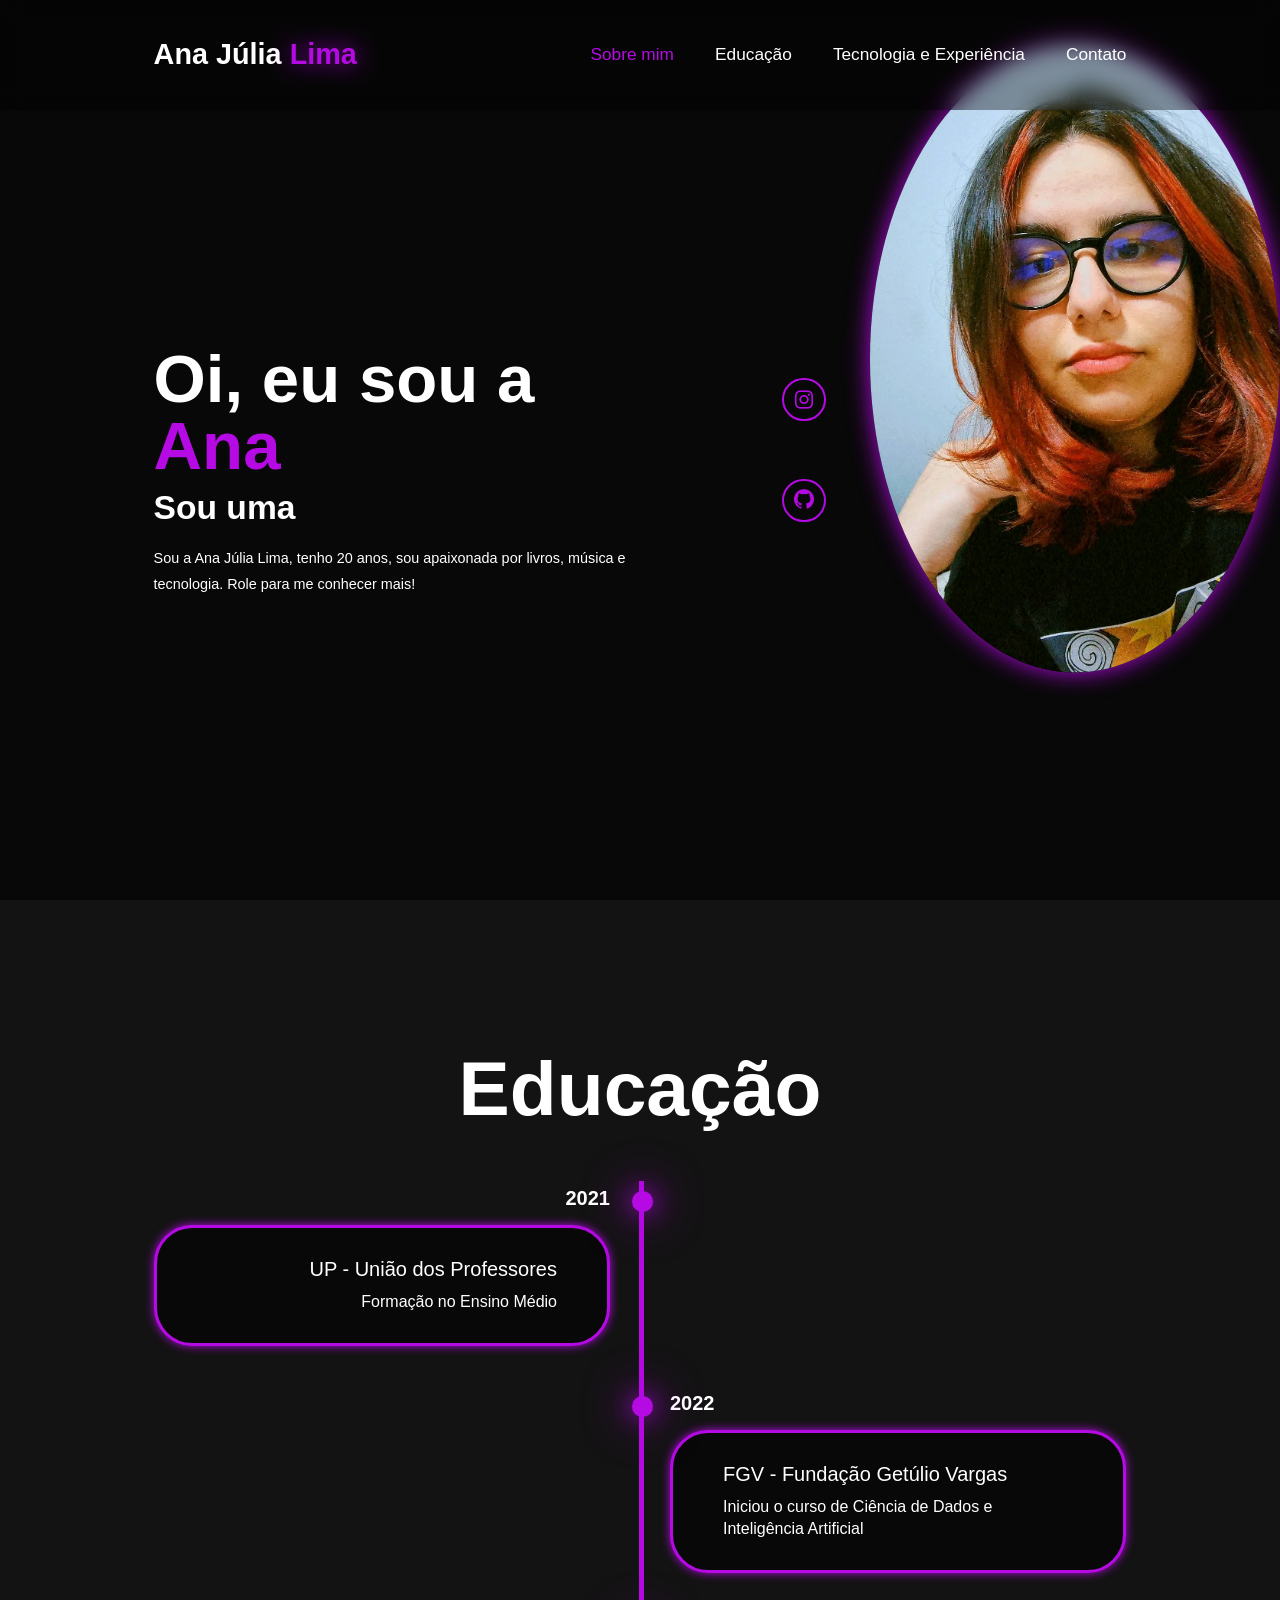
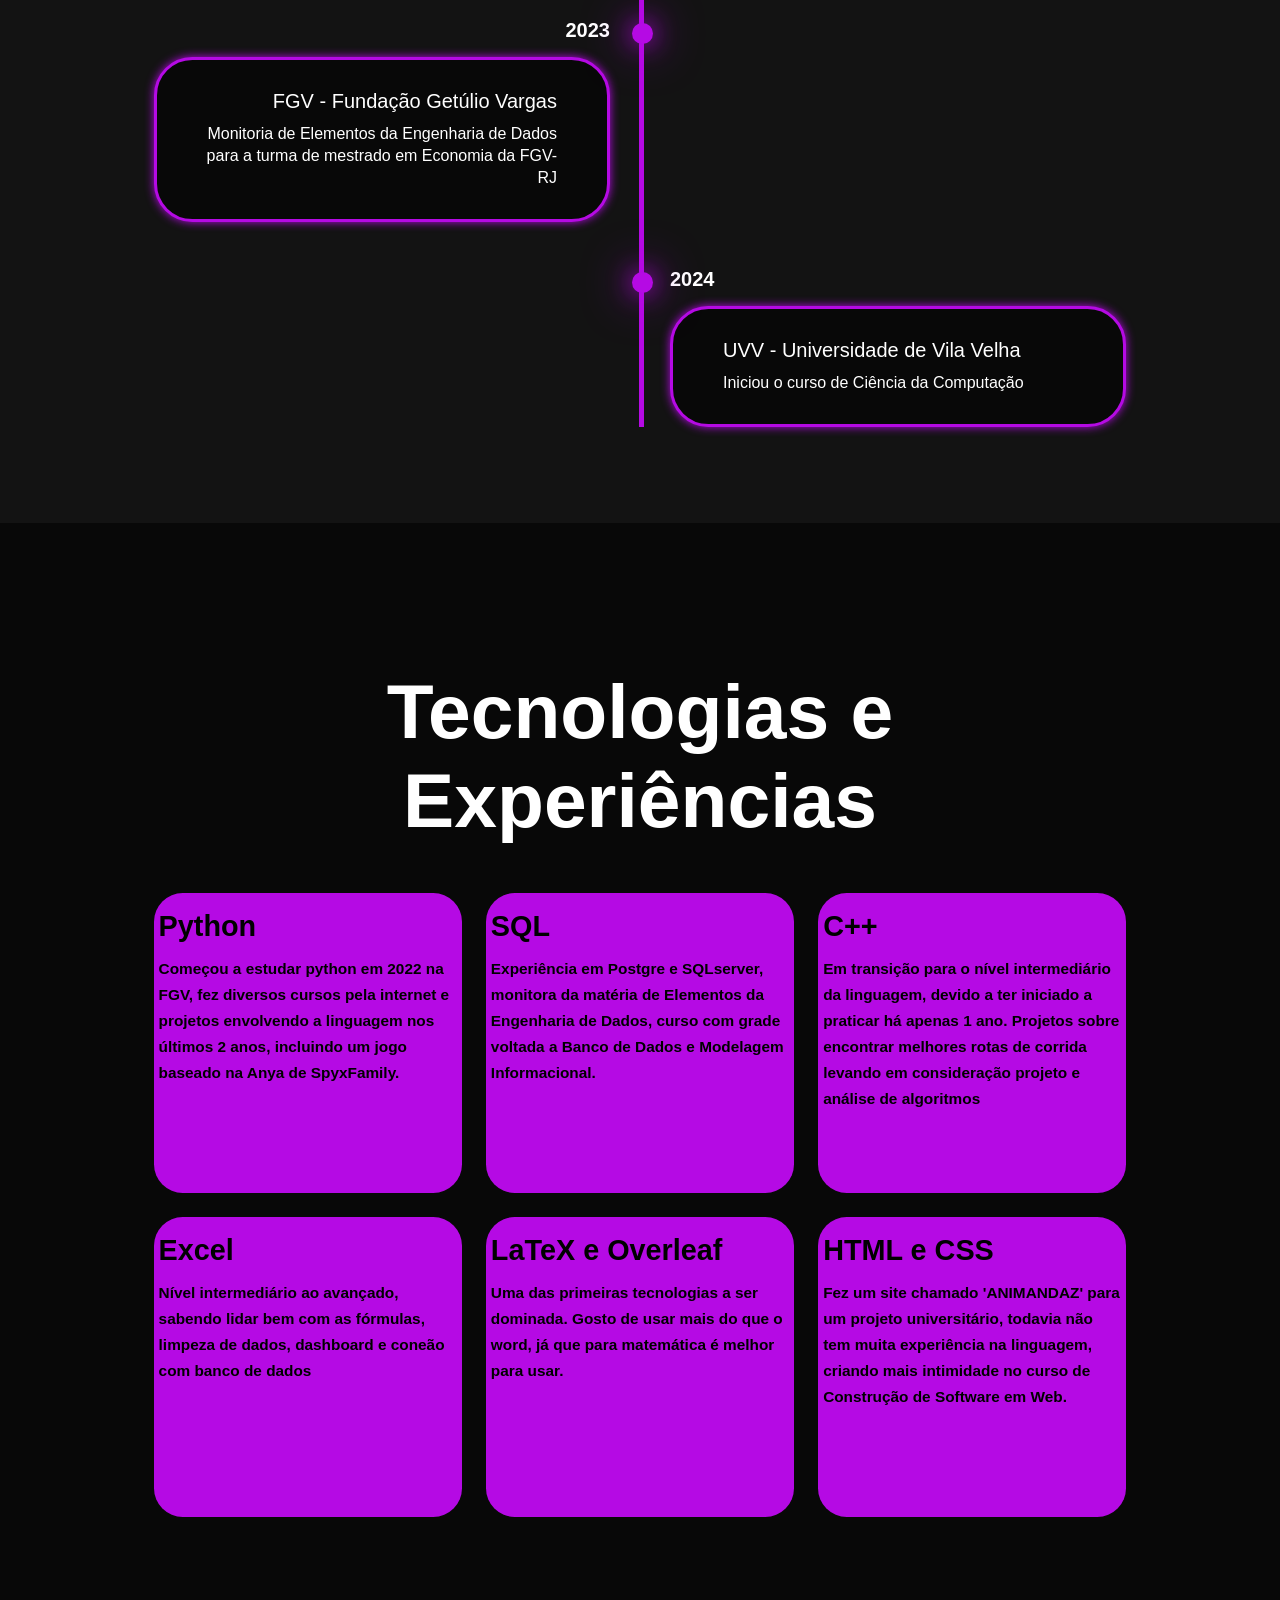
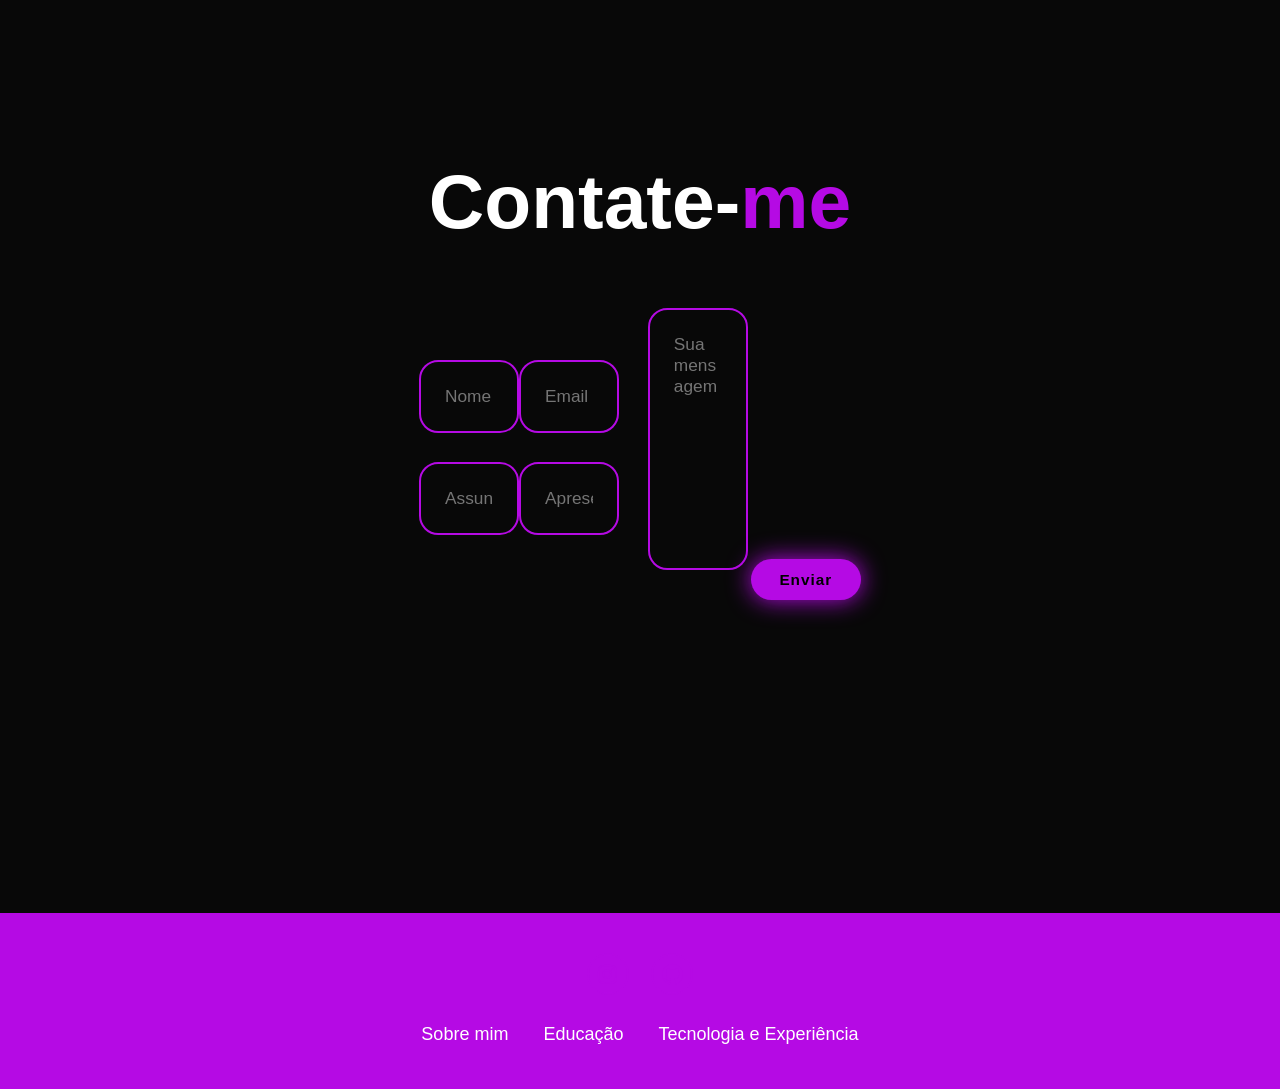
==== index.html @ 5328da59 "conserte detalhes" ====
<!DOCTYPE html>
<html>

<head>
    <meta charset="UTF-8">
    <meta name="viewport" content="width=device-width, initial-scale 1.0">
    <title>Portifolio Ana Júlia Lima</title>
    <link rel="stylesheet" href="style.css">
    <link href='https://unpkg.com/boxicons@2.1.4/css/boxicons.min.css' rel='stylesheet'>
</head>

<body>
    <header class="header">
        <a href="#Inicio" class="logo"> Ana Júlia
        <span> Lima</span></a>

        <i class='bx-menu' id="menu-icon"></i>

        <nav class="navegador">
            <a href="#inicio" class="ativa">Sobre mim</a>
            <a href="#educacao">Educação</a>
            <a href="#tecnologia">Tecnologia e Experiência</a>
            <a href="#contato">Contato</a>
        </nav>
    </header>

    <section class="inicio" id="inicio">
        <div class="inicio-conteudo">
            <h1> Oi, eu sou a <span>Ana</span></h1>
            <h3 class="animacao-texto">Sou uma
                <span></span></h3>
            <p>Sou a Ana Júlia Lima, tenho 20 anos, sou apaixonada por livros, música e tecnologia. Role para me conhecer mais!
            </p>
        </div>
        <div class="icons-redes">
            <a href="https://www.instagram.com/oh_anajulima/?igsh=dDh3Y2JiOHpsbWw2"><i class='bx bxl-instagram'></i></a>
            <a href="https://github.com/Anajuliarlc"><i class='bx bxl-github'></i></a>
        </div>
        <div class="btn-group">
            <a href="#Contato" class="btn">Contato</a>
        </div>
        </div>
        <div class="inicio-image">
            <img src="Ana.png" alt="minha imagem">
        </div>
    </section>
    <section class="educacao" id="educacao">
        <h2 class="heading">Educação</h2>
        <div class="timeline-items">

            <div class="timeline-item">
                <div class="timeline-dot"></div>
                <div class="timeline-date">2021</div>
                <div class="timeline-content">
                    <h3>UP - União dos Professores </h3>
                    <p>Formação no Ensino Médio</p>
                </div>

            </div>
            <div class="timeline-item">
                <div class="timeline-dot"></div>
                <div class="timeline-date">2022</div>
                <div class="timeline-content">
                    <h3>FGV - Fundação Getúlio Vargas </h3>
                    <p>Iniciou o curso de Ciência de Dados e Inteligência Artificial</p>
                </div>

            </div>
            <div class="timeline-item">
                <div class="timeline-dot"></div>
                <div class="timeline-date">2023</div>
                <div class="timeline-content">
                    <h3>FGV - Fundação Getúlio Vargas</h3>
                    <p>Monitoria de Elementos da Engenharia de Dados para a turma de mestrado em Economia da FGV-RJ</p>
                </div>
            </div>
            <div class="timeline-item">
                <div class="timeline-dot"></div>
                <div class="timeline-date">2024</div>
                <div class="timeline-content">
                    <h3>UVV - Universidade de Vila Velha</h3>
                    <p>Iniciou o curso de Ciência da Computação</p>
                </div>
            </div>

        </div>
    </section>

    <section class="tecnologia" id="tecnologia">
        <h2 class="heading">Tecnologias e Experiências</h2>
        <div class="tecnologia-container">

            <div class="tecnologia-box">
                <div class="tecnologia-info">
                    <h4>Python</h4>
                    <p>Começou a estudar python em 2022 na FGV, fez diversos cursos pela internet e projetos envolvendo a linguagem nos últimos 2 anos, incluindo um jogo baseado na Anya de SpyxFamily.
                    </p>
                </div>
            </div>

            <div class="tecnologia-box">
                <div class="tecnologia-info">
                    <h4>SQL</h4>
                    <p>Experiência em Postgre e SQLserver, monitora da matéria de Elementos da Engenharia de Dados, curso com grade voltada a Banco de Dados e Modelagem Informacional.</p>
                </div>
            </div>

            <div class="tecnologia-box">
                <div class="tecnologia-info">
                    <h4>C++</h4>
                    <p>Em transição para o nível intermediário da linguagem, devido a ter iniciado a praticar há apenas 1 ano. Projetos sobre encontrar melhores rotas de corrida levando em consideração projeto e análise de algoritmos
                    </p>
                </div>
            </div>

            <div class="tecnologia-box">
                <div class="tecnologia-info">
                    <h4>Excel</h4>
                    <p>Nível intermediário ao avançado, sabendo lidar bem com as fórmulas, limpeza de dados, dashboard e coneão com banco de dados
                    </p>
                </div>
            </div>

            <div class="tecnologia-box">
                <div class="tecnologia-info">
                    <h4>LaTeX e Overleaf</h4>
                    <p>Uma das primeiras tecnologias a ser dominada. Gosto de usar mais do que o word, já que para matemática é melhor para usar.
                    </p>
                </div>
            </div>

            <div class="tecnologia-box">
                <div class="tecnologia-info">
                    <h4>HTML e CSS</h4>
                    <p>Fez um site chamado 'ANIMANDAZ' para um projeto universitário, todavia não tem muita experiência na linguagem, criando mais intimidade no curso de Construção de Software em Web.
                    </p>
                </div>
            </div>

        </div>
    </section>

    <section class="contato" id="contato">
        <h2 class="heading">Contate-<span>me</span></h2>
        <form action="">
            <div class="input-group">
                <div class="input-box">
                    <input type="text" placeholder="Nome Completo ">
                    <input type="email" placeholder="Email ">
                </div>
                <div class="input-box">
                    <input type="text" placeholder="Assunto ">
                    <input type="textarea" placeholder="Apresente-se ">
                </div>
            </div>

            <div class="input-group-2">
                <textarea name="" id="" cols="30" rows="10" placeholder="Sua mensagem"></textarea>
                <input type="submit" value="Enviar" class="btn">
            </div>

    </section>

    <footer class="footer">
        <div class="social">
            <a href="https://www.instagram.com/oh_anajulima/?igsh=dDh3Y2JiOHpsbWw2"><i class='bx bxl-instagram'></i></a>
            <a href="https://github.com/Anajuliarlc"><i class='bx bxl-github'></i></a>
        </div>

        <ul class="list">
            <li><a href="#inicio" class="ativa">Sobre mim</a></li>
            <li><a href="#educacao">Educação</a></li>
            <li><a href="#tecnologia">Tecnologia e Experiência</a></li>
        </ul>
    </footer>

</body>

</html>
---- style.css ----
* {
    margin: 0;
    padding: 0;
    box-sizing: border-box;
    text-decoration: none;
    border: none;
    outline: none;
    scroll-behavior: smooth;
    font-family: "Poppins", sans-serif;
}

:root {
    --bg-color: #080808;
    --second-bg-color: #131313;
    --text-color: white;
    --main-color: #b50ae4;
}

html {
    font-size: 60%;
    overflow-x: hidden;
}

body {
    background: var(--bg-color);
    color: var(--text-color);
}

.header {
    position: fixed;
    top: 0;
    left: 0;
    width: 100%;
    padding: 4rem 12% 4rem;
    background: rgba(0, 0, 0, 0.36);
    backdrop-filter: blur(10px);
    display: flex;
    justify-content: space-between;
    align-items: center;
    z-index: 5;
}

.logo {
    font-size: 3rem;
    color: var(--text-color);
    font-weight: 800;
    cursor: pointer;
    transition: 0.3s ease;
}

.logo:hover {
    transform: scale(1.1);
}

.logo span {
    text-shadow: 0 0 25px var(--main-color);
}

.navegador a {
    font-size: 1.8rem;
    color: var(--text-color);
    margin-left: 4rem;
    font-weight: 500;
    transition: 0.3s ease;
    border-bottom: 3px solid transparent;
}

.navegador a:hover,
.navegador a.ativa {
    color: var(--main-color);
    border-bottom: 3px solid transparent;
}

#menu-icon {
    font-size: 3.6rem;
    color: var(--main-color);
    display: none;
}

section {
    min-height: 100vh;
    padding: 10rem 12% 10rem;
}

.inicio {
    display: flex;
    align-items: center;
    justify-content: center;
    gap: 15rem;
}

.inicio-conteudo {
    display: flex;
    flex-direction: column;
    align-items: baseline;
    text-align: left;
    justify-content: center;
    margin-top: 3rem;
}

span {
    color: var(--main-color);
}

.logo span {
    color: var(--main-color);
}

.inicio-conteudo h3 {
    margin-bottom: 2rem;
    margin-top: 1rem;
    font-size: 3.5rem;
}

.inicio-conteudo h1 {
    font-size: 7rem;
    font-weight: 700;
    margin-top: 1.5rem;
    line-height: 1;
}

.inicio-image {
    border-radius: 50%;
    position: absolute;
    /* Use "absolute" para que a posição seja em relação ao contêiner pai */
    top: 40%;
    /* Ajuste conforme necessário */
    right: 0;
    /* Posiciona a imagem no canto direito */
    transform: translateY(-50%);
    /* Para centralizar verticalmente */
}

.inicio-image img {
    height: auto;
    top: 3rem;
    width: 32vw;
    border-radius: 50%;
    box-shadow: 0 0 25px var(--main-color);
    cursor: pointer;
    transition: 0.4s ease-in-out;
}

.inicio-image img:hover {
    box-shadow: 0 0 25px var(--main-color), 0 0 50px var(--main-color), 0 0 100px var(--main-color);
}

.inicio-conteudo p {
    font-size: 1.5rem;
    font-weight: 500;
    line-height: 1.8;
    max-width: 1000px;
}

.icons-redes a {
    display: inline-flex;
    justify-content: center;
    align-items: center;
    width: 4.5rem;
    height: 4.5rem;
    background: transparent;
    border: 2px solid var(--main-color);
    font-size: 2.5rem;
    border-radius: 50%;
    color: var(--main-color);
    margin: 3rem 1.5rem 3rem 0;
    transition: 0.3s ease-in-out;
}

.icons-redes a:hover {
    color: var(--main-color);
    transform: scale(1.3)translateY(-5px);
    box-shadow: 0 0 25px var(--main-color);
    background-color: var(--main-color);
}

.btn {
    display: inline-block;
    padding: 1rem 2.8rem;
    background: var(--main-color);
    box-shadow: 0 0 25px var(--main-color);
    border-radius: 4rem;
    font-size: 1.6rem;
    color: black;
    border: 2px solid transparent;
    letter-spacing: 0.1rem;
    font-weight: 600;
    transition: 0.3s ease-in-out;
    cursor: pointer;
}

.btn:hover {
    transform: scale(1.05);
    box-shadow: 0 0 50px var(--main-color);
}

.btn-group {
    display: flex;
    align-items: center;
    gap: 1.5rem;
}

.btn-group a:nth-of-type(2) {
    background-color: black;
    color: var(--main-color);
    border: 2px solid var(--main-color);
}

.btn-group a:nth-of-type(2):hover {
    box-shadow: 0 0 25px var(--main-color);
    background-color: var(--main-color);
    color: black;
}

.animacao-texto {
    font-size: 34px;
    font-weight: 600;
    min-width: 280px;
}

.animacao-texto span {
    position: relative;
}

.animacao-texto span::before {
    content: "Web Developer";
    color: var(--main-color);
    animation: words 20s infinite;
}

.animacao-texto span::after {
    content: "";
    background-color: var(--bg-color);
    position: absolute;
    width: calc(100% + 8px);
    height: 100%;
    border-left: 3px solid var(--bg-color);
    right: -8px;
    animation: cursor 0.6s infinite, typing 20s, steps(14) infinite;
}

@keyframes cursor {
    to {
        border-left: 2px solid var(--main-color);
    }
}

@keyframes words {
    0%,
    20% {
        content: "Universitária";
    }
    21%,
    40% {
        content: "Leitora"
    }
    41%,
    60% {
        content: "apaixonada por música"
    }
    61%,
    80% {
        content: "estudante"
    }
    81%,
    100% {
        content: "Developer"
    }
}

@keyframes typing {
    10%,
    15%,
    30%,
    35%,
    50%,
    55%,
    70%,
    75%,
    90%,
    95% {
        width: 0;
    }
    5%,
    20%,
    25%,
    40%,
    45%,
    60%,
    65%,
    80%,
    85% {
        width: calc(100% + 8px);
    }
}

.heading {
    font-size: 8rem;
    text-align: center;
    margin: 5rem 0;
}

.educacao {
    padding: 100px15px;
    background: var(--second-bg-color);
}

.educacao h2 {
    margin-bottom: 5rem;
}

.timeline-items {
    max-width: 1200px;
    margin: auto;
    display: flex;
    flex-wrap: wrap;
    position: relative;
}

.timeline-items::before {
    content: "";
    position: absolute;
    width: 5px;
    height: 100%;
    background-color: var(--main-color);
    left: calc(50% - 1px);
}

.timeline-item {
    margin-bottom: 40px;
    width: 100%;
    position: relative;
}

.timeline-item:last-child {
    margin-bottom: 0;
}

.timeline-item:nth-child(odd) {
    padding-right: calc(50% + 30px);
    text-align: right;
}

.timeline-item:nth-child(even) {
    padding-left: calc(50% + 30px);
}

.timeline-dot {
    height: 21px;
    width: 21px;
    background-color: var(--main-color);
    box-shadow: 0 0 25px var(--main-color), 0 0 50px var(--main-color);
    position: absolute;
    left: calc(50% - 8px);
    border-radius: 50%;
    top: 10px;
}

.timeline-date {
    font-size: 20px;
    font-weight: 800;
    color: white;
    margin: 6px 0 15px;
}

.timeline-content {
    background-color: var(--bg-color);
    border: 3px solid var(--main-color);
    padding: 30px 50px;
    border-radius: 4rem;
    box-shadow: 0 0 10px var(--main-color);
    cursor: pointer;
    transition: 0.3s ease-in-out;
}

.timeline-content:hover {
    transform: scale(1.05);
    box-shadow: 0 0 25px var(--main-color);
}

.timeline-content h3 {
    font-size: 20px;
    color: white;
    margin: 0 0 10px;
    font-weight: 500;
}

.timeline-content p {
    color: white;
    font-size: 16px;
    font-weight: 300;
    line-height: 22px;
}

::-webkit-scrollbar {
    width: 15px;
}

::-webkit-scrollbar-thumb {
    background-color: var(--main-color);
}

::-webkit-scrollbar-track {
    background-color: var(--bg-color);
    width: 50px;
}

.tecnologia {
    background: var(--bg-color);
    color: black;
}

.tecnologia h2 {
    margin-bottom: 5rem;
    color: white
}

.tecnologia-container {
    display: grid;
    grid-template-columns: repeat(3, 1fr);
    align-items: center;
    gap: 2.5rem;
}

.tecnologia-box {
    background-color: var(--main-color);
    height: 300px;
    border-radius: 3rem;
    border: 5px solid transparent;
    cursor: pointer;
    transition: 0.4s ease-in-out;
}

.tecnologia-box:hover {
    background: white;
    color: black;
    border: 5px solid var(--main-color);
    transform: scale(1.03);
}

.tecnologia-box .tecnologia-info {
    display: flex;
    flex-direction: column;
    text-align: left;
    max-height: 200px;
    justify-content: left;
    align-items: baseline;
}

.tecnologia-info h4 {
    font-size: 3rem;
    font-weight: 800;
    line-height: 2;
}

.tecnologia-info p {
    font-size: 1.6rem;
    font-weight: 600;
    max-height: 100px;
    line-height: 1.7;
    margin: auto;
}

.contato {
    background-color: var(--bg-color);
}

.contato h2 {
    margin-bottom: 3rem;
    color: white;
}

.contato form {
    display: flex;
    align-items: center;
    justify-content: center;
    gap: 3rem;
    margin: 5rem auto;
    text-align: center;
}

.contato form .input-box {
    display: flex;
    justify-content: center;
    flex-wrap: wrap;
}

.contato form .input-box input,
.contato form textarea {
    width: 100px;
    padding: 2.5rem;
    font-size: 1.8rem;
    color: var(--text-color);
    background: var(--bg-color);
    border-radius: 2rem;
    border: 2px solid var(--main-color);
    margin: 1.5rem 0;
    resize: none;
}

.contato form.btn {
    margin-top: 2rem;
}

.footer {
    position: relative;
    bottom: 0;
    width: 100%;
    padding: 40px 0;
    background-color: var(--main-color);
}

.footer .social {
    text-align: center;
    padding-bottom: 25px;
    color: var(--main-color);
}

.footer .social a {
    font-size: 25px;
    color: var(--main-color);
    border: 2px solid var(--main-color);
    width: 42px;
    height: 42px;
    line-height: 42px;
    display: inline-block;
    text-align: center;
    border-radius: 50%;
    margin: 0 10px;
    transition: 0.3s ease-in-out;
}

.footer .social a:hover {
    transform: scale(1.2)tranlateY(-10px);
    background-color: var(--main-color);
    color: black;
    box-shadow: 0 0 25px var(--main-color);
}

.footer ul {
    margin-top: 0;
    padding: 0;
    font-size: 18px;
    line-height: 1.6;
    margin-bottom: 0;
    text-align: center;
}

.footer ul li a {
    color: white;
    border-bottom: 3px solid transparent;
    transition: 0.3s ease-in-out;
}

.footer ul li a:hover {
    border-bottom: 3px solid var(--main-color);
}

.footer ul li {
    display: inline-block;
    padding: 0 15px;
}
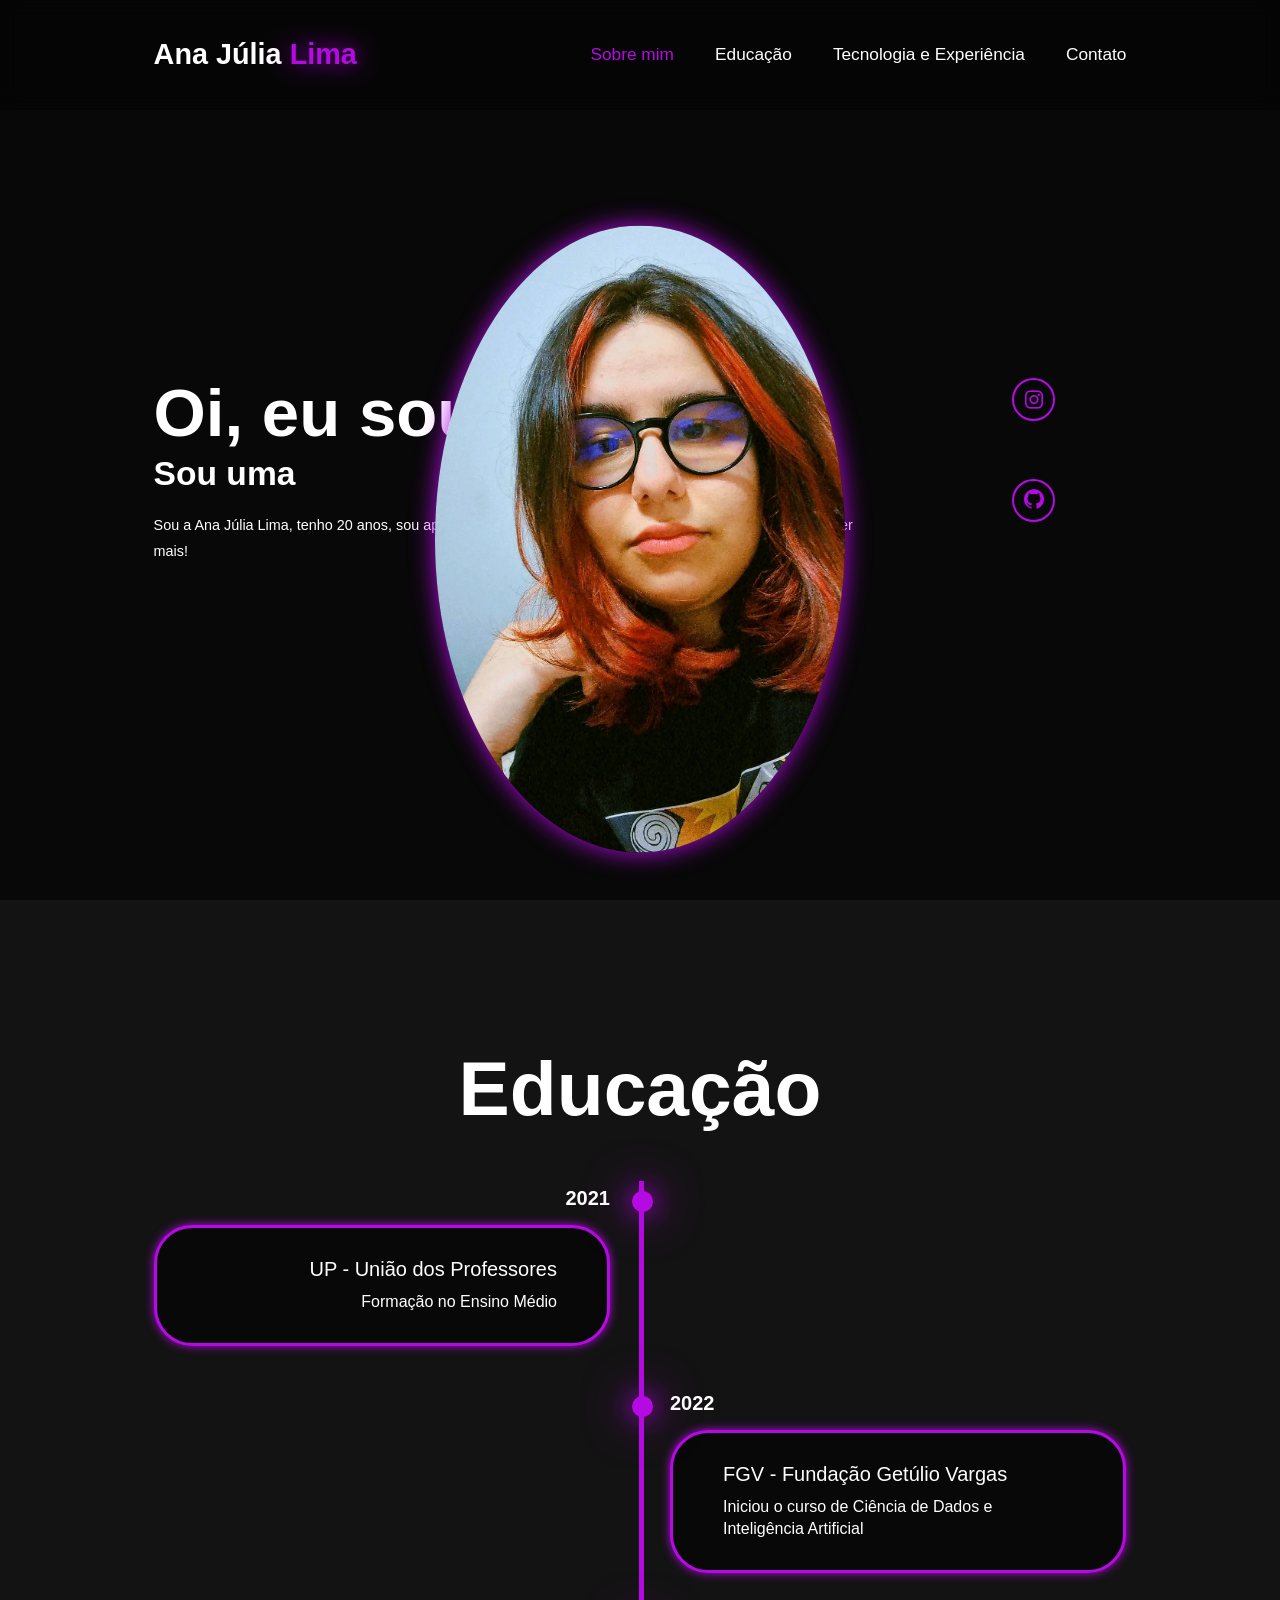
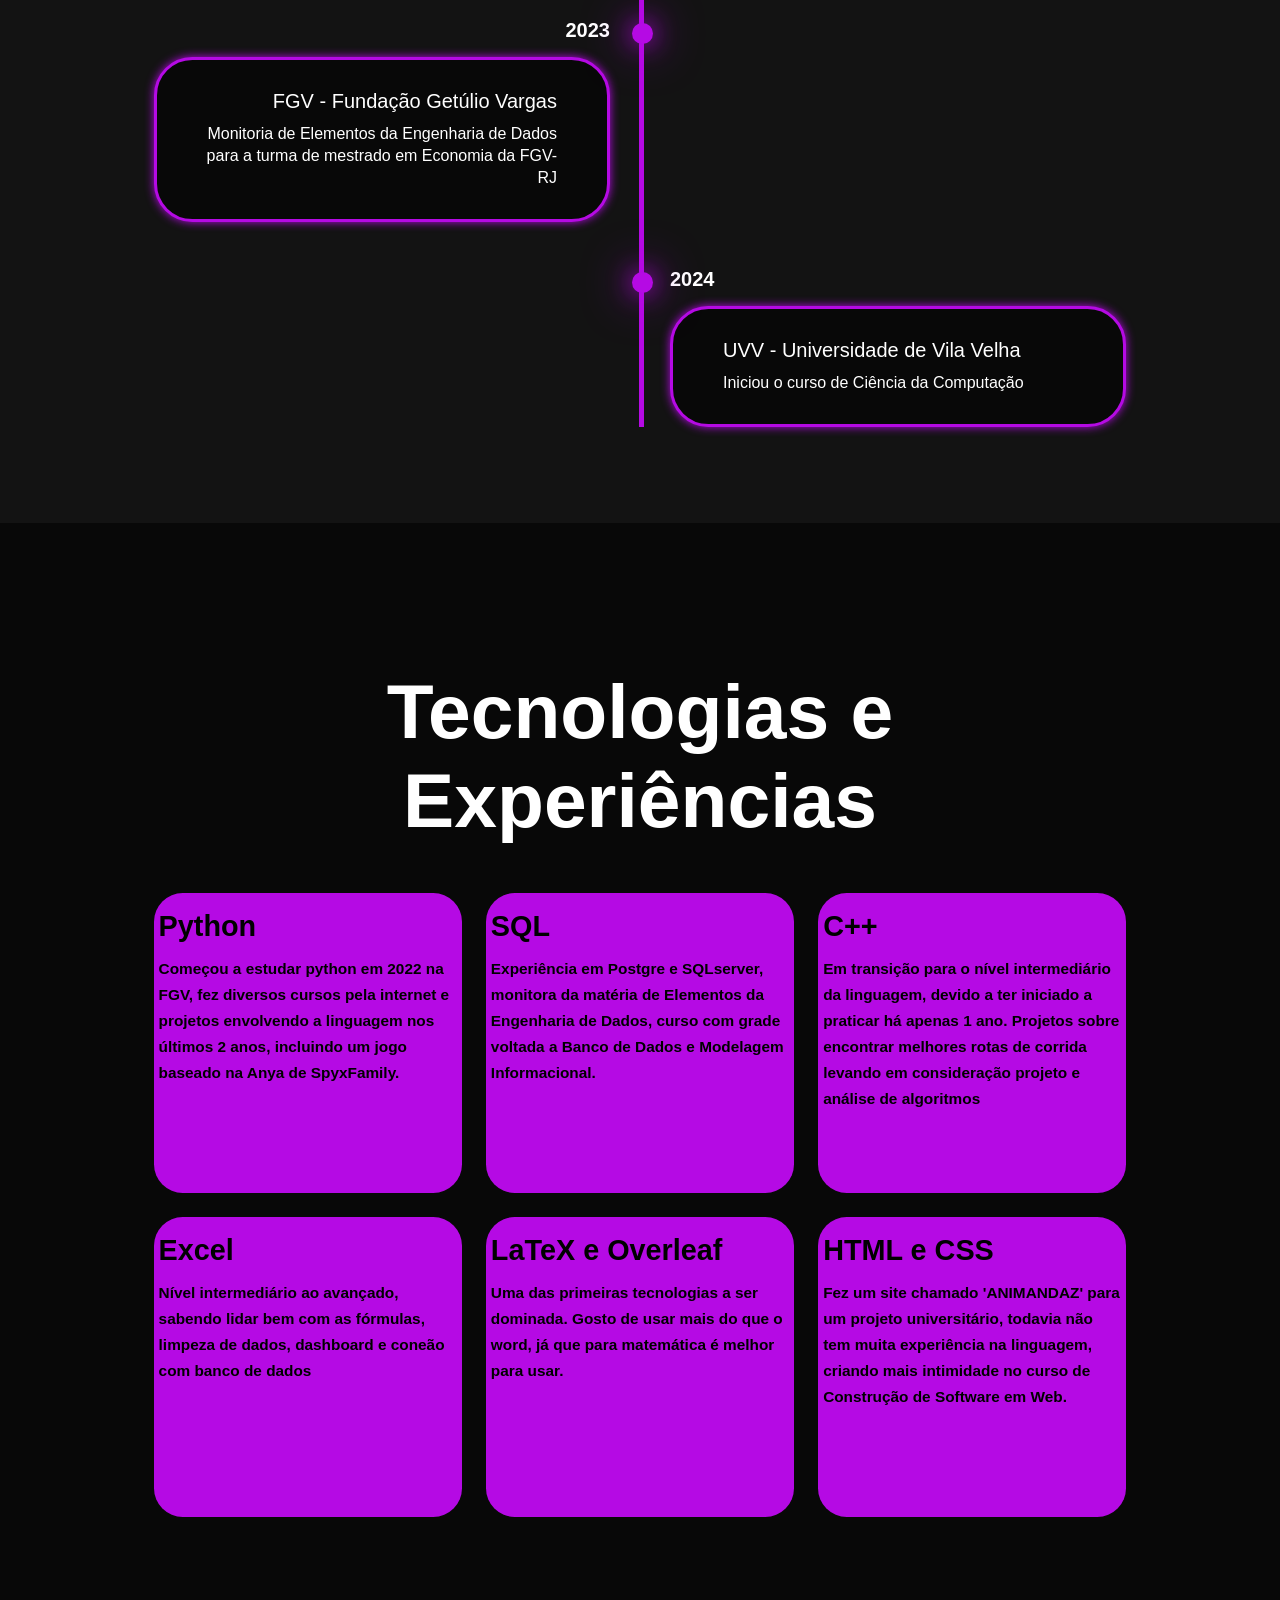
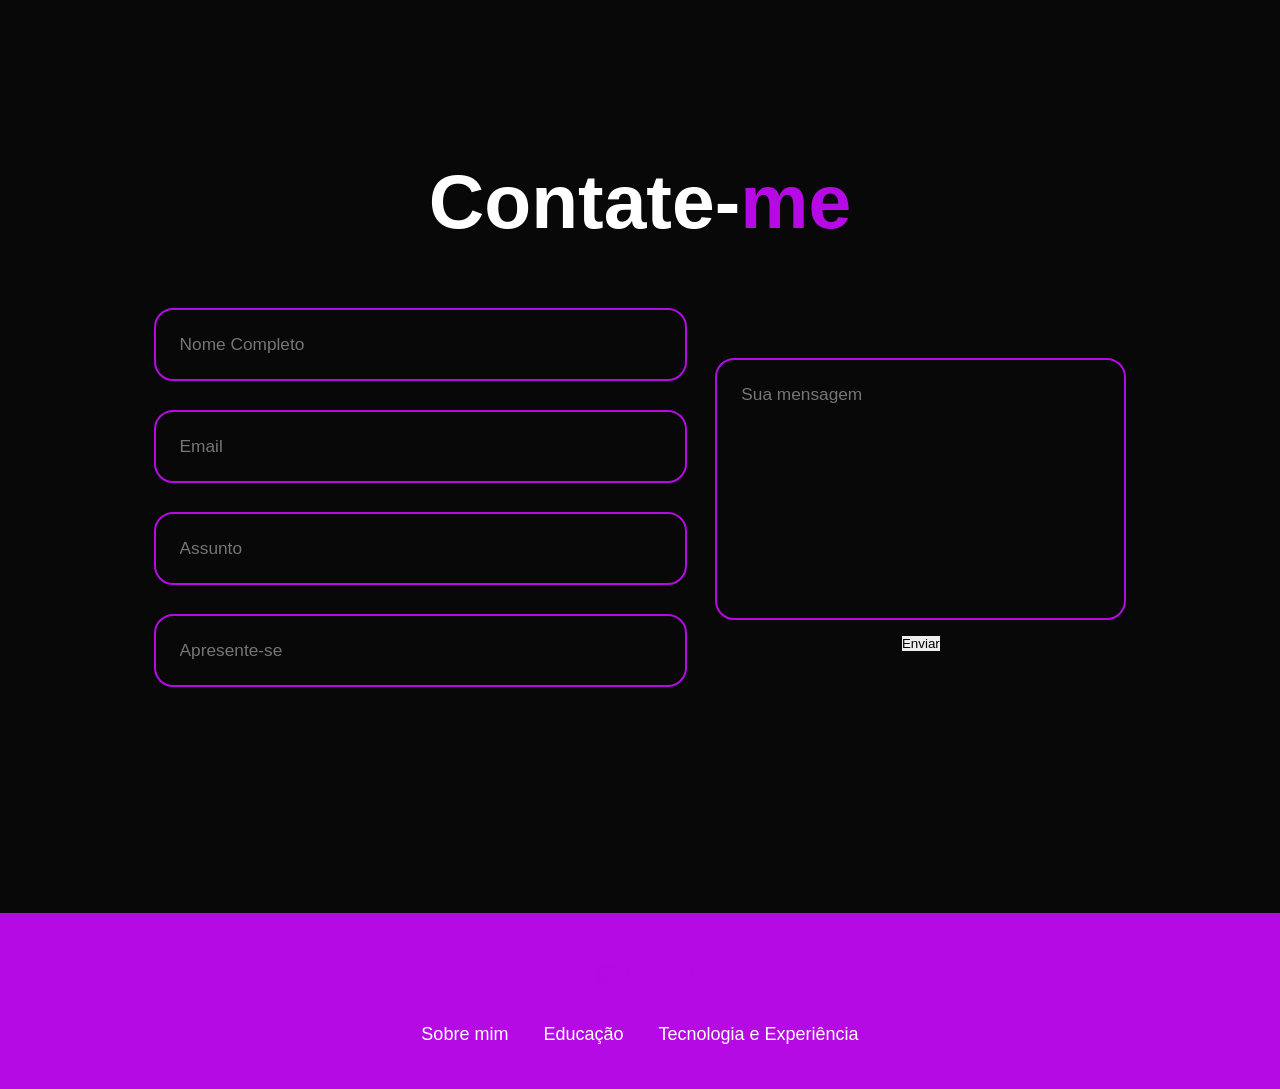
==== commit 417282f1: "tire btn" ====
--- a/index.html
+++ b/index.html
@@ -35,9 +35,6 @@
         <div class="icons-redes">
             <a href="https://www.instagram.com/oh_anajulima/?igsh=dDh3Y2JiOHpsbWw2"><i class='bx bxl-instagram'></i></a>
             <a href="https://github.com/Anajuliarlc"><i class='bx bxl-github'></i></a>
-        </div>
-        <div class="btn-group">
-            <a href="#Contato" class="btn">Contato</a>
         </div>
         </div>
         <div class="inicio-image">
--- a/style.css
+++ b/style.css
@@ -122,17 +122,13 @@
 .inicio-image {
     border-radius: 50%;
     position: absolute;
-    /* Use "absolute" para que a posição seja em relação ao contêiner pai */
-    top: 40%;
-    /* Ajuste conforme necessário */
-    right: 0;
-    /* Posiciona a imagem no canto direito */
+    top: 60%;
     transform: translateY(-50%);
-    /* Para centralizar verticalmente */
 }
 
 .inicio-image img {
     height: auto;
+    right: 0;
     top: 3rem;
     width: 32vw;
     border-radius: 50%;
@@ -158,6 +154,7 @@
     align-items: center;
     width: 4.5rem;
     height: 4.5rem;
+    left: 0;
     background: transparent;
     border: 2px solid var(--main-color);
     font-size: 2.5rem;
@@ -172,44 +169,6 @@
     transform: scale(1.3)translateY(-5px);
     box-shadow: 0 0 25px var(--main-color);
     background-color: var(--main-color);
-}
-
-.btn {
-    display: inline-block;
-    padding: 1rem 2.8rem;
-    background: var(--main-color);
-    box-shadow: 0 0 25px var(--main-color);
-    border-radius: 4rem;
-    font-size: 1.6rem;
-    color: black;
-    border: 2px solid transparent;
-    letter-spacing: 0.1rem;
-    font-weight: 600;
-    transition: 0.3s ease-in-out;
-    cursor: pointer;
-}
-
-.btn:hover {
-    transform: scale(1.05);
-    box-shadow: 0 0 50px var(--main-color);
-}
-
-.btn-group {
-    display: flex;
-    align-items: center;
-    gap: 1.5rem;
-}
-
-.btn-group a:nth-of-type(2) {
-    background-color: black;
-    color: var(--main-color);
-    border: 2px solid var(--main-color);
-}
-
-.btn-group a:nth-of-type(2):hover {
-    box-shadow: 0 0 25px var(--main-color);
-    background-color: var(--main-color);
-    color: black;
 }
 
 .animacao-texto {
@@ -236,7 +195,7 @@
     height: 100%;
     border-left: 3px solid var(--bg-color);
     right: -8px;
-    animation: cursor 0.6s infinite, typing 20s, steps(14) infinite;
+    animation: cursor 0.6s infinite, typing 20s infinite steps(14);
 }
 
 @keyframes cursor {
@@ -487,7 +446,7 @@
 
 .contato form .input-box input,
 .contato form textarea {
-    width: 100px;
+    width: 100%;
     padding: 2.5rem;
     font-size: 1.8rem;
     color: var(--text-color);
@@ -531,7 +490,7 @@
 }
 
 .footer .social a:hover {
-    transform: scale(1.2)tranlateY(-10px);
+    transform: scale(1.2)translateY(-10px);
     background-color: var(--main-color);
     color: black;
     box-shadow: 0 0 25px var(--main-color);
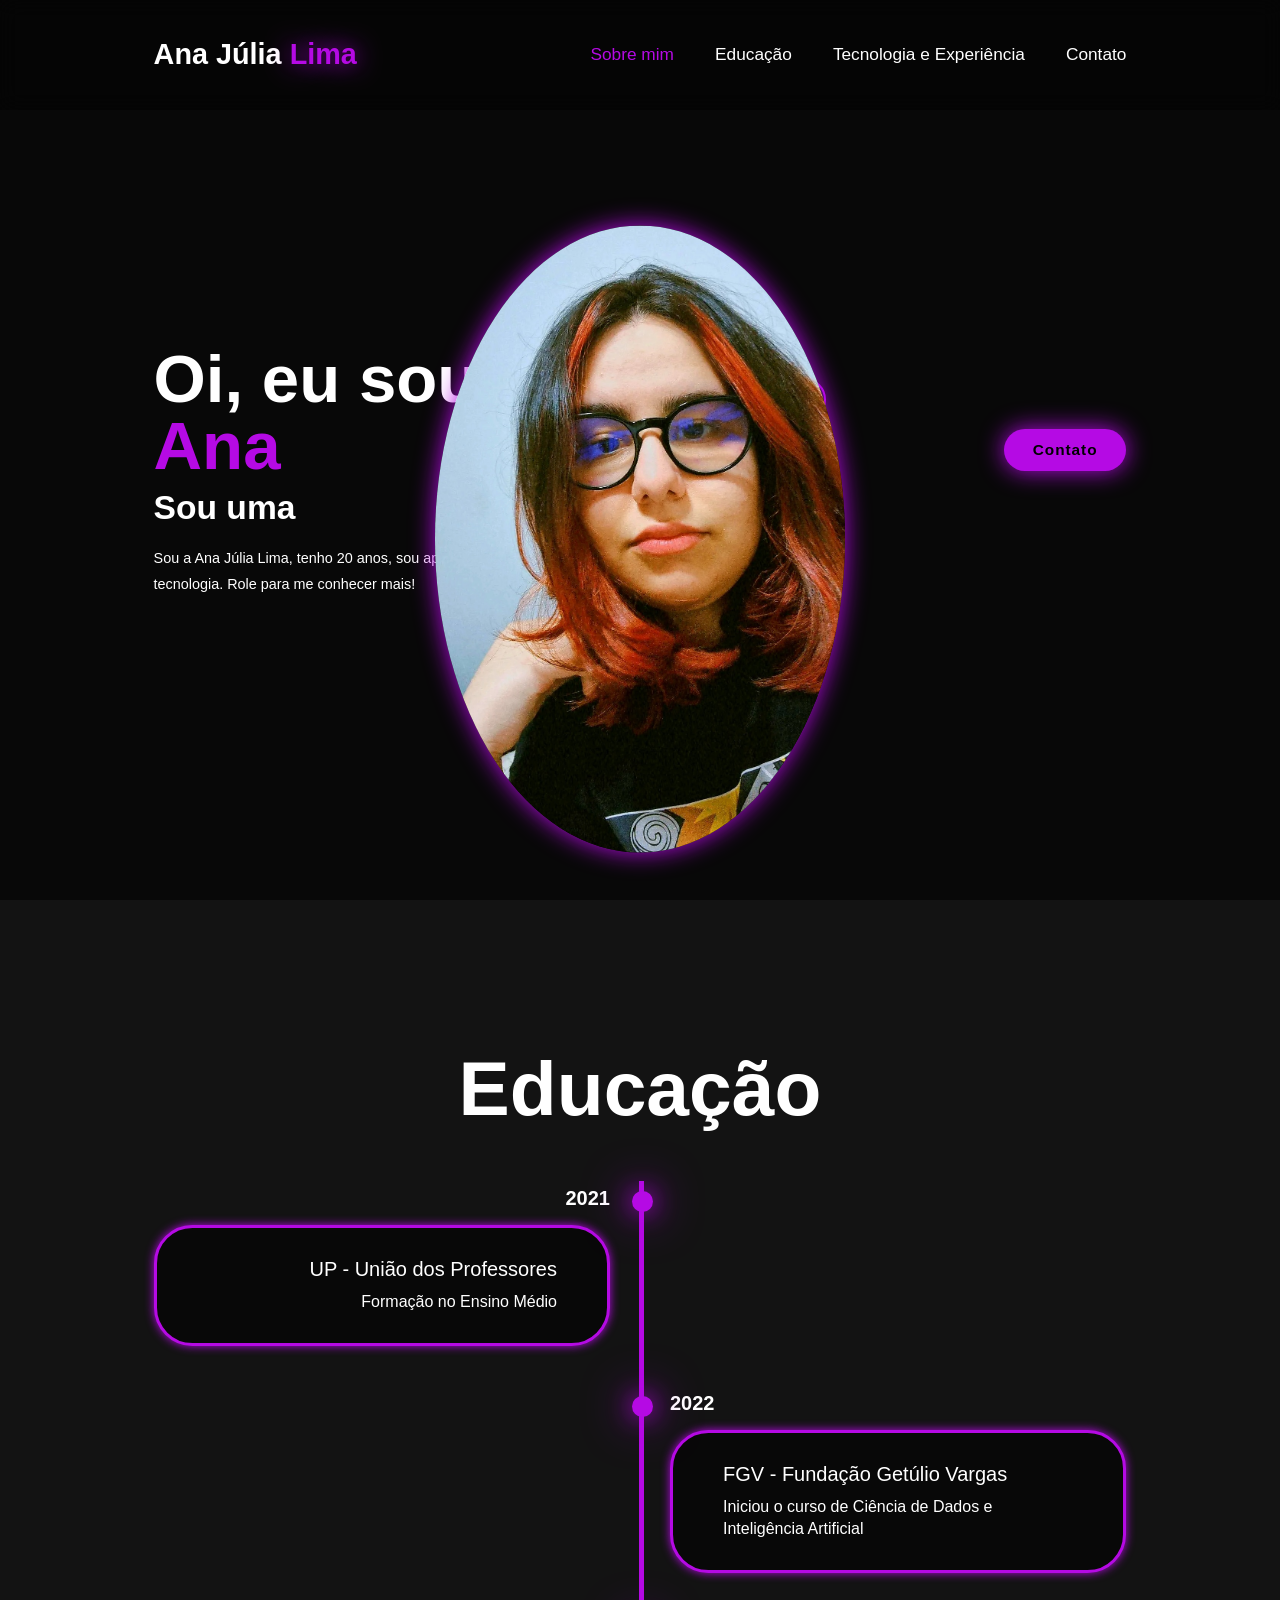
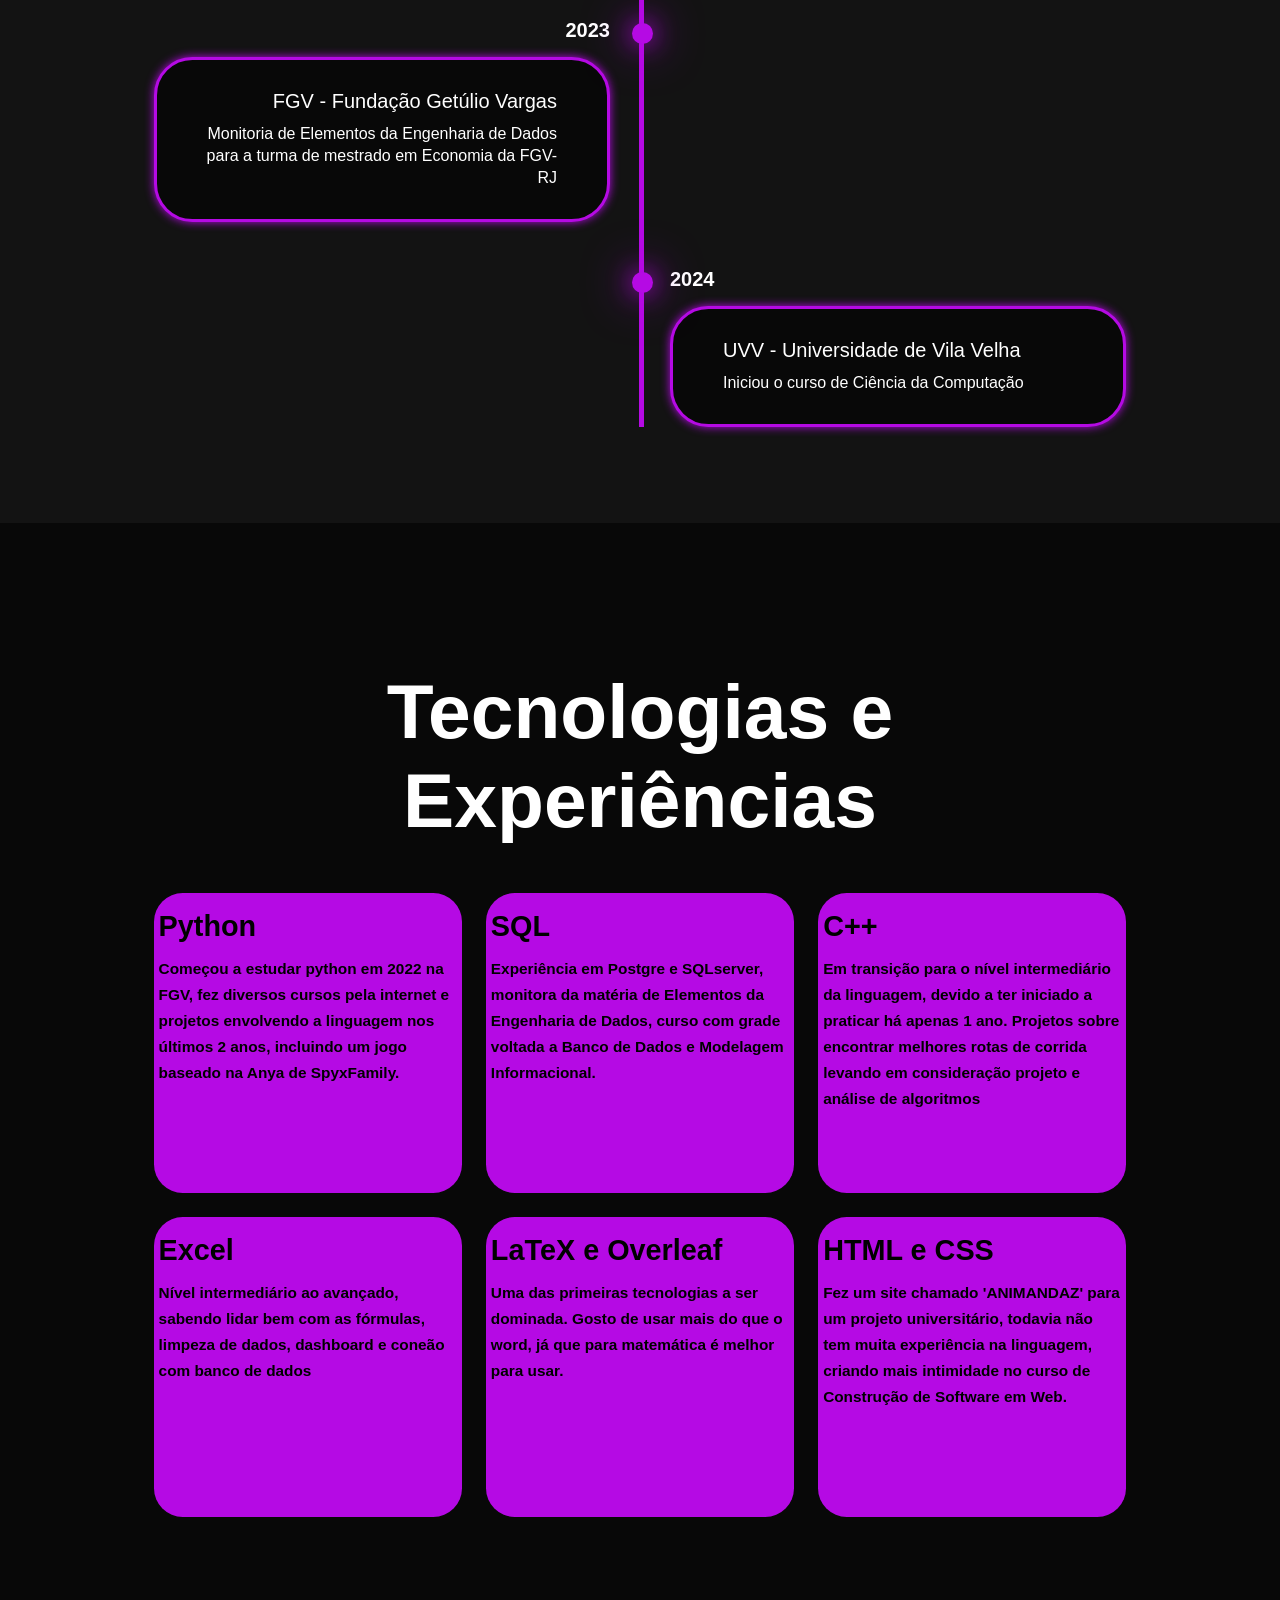
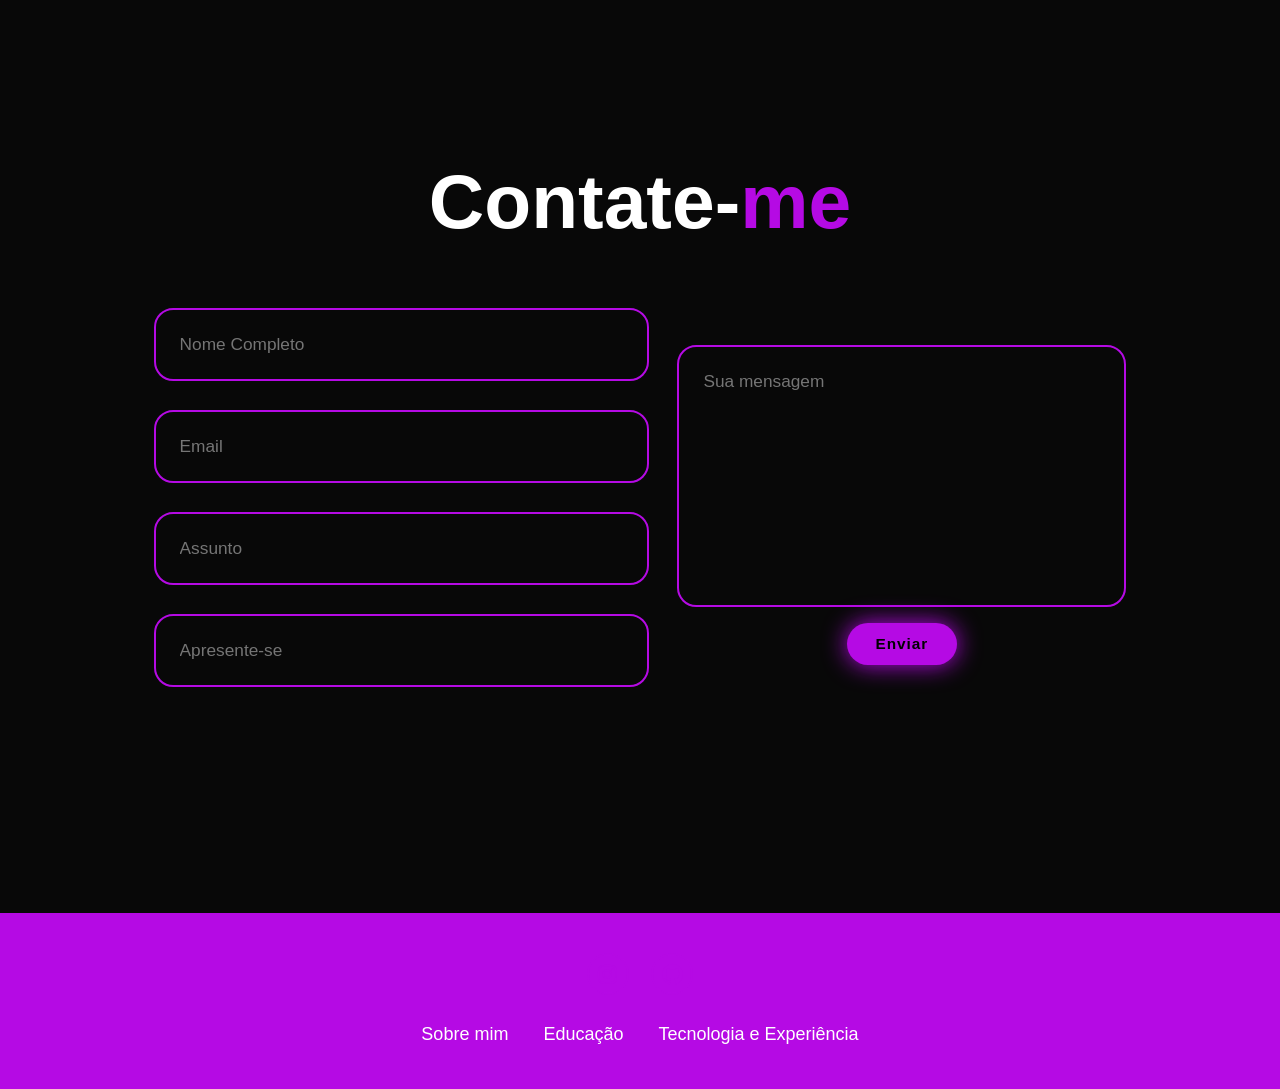
==== commit 2cd8bc0d: "colocando pra ver se arruma" ====
--- a/index.html
+++ b/index.html
@@ -35,6 +35,9 @@
         <div class="icons-redes">
             <a href="https://www.instagram.com/oh_anajulima/?igsh=dDh3Y2JiOHpsbWw2"><i class='bx bxl-instagram'></i></a>
             <a href="https://github.com/Anajuliarlc"><i class='bx bxl-github'></i></a>
+        </div>
+        <div class="btn-group">
+            <a href="#Contato" class="btn">Contato</a>
         </div>
         </div>
         <div class="inicio-image">
--- a/style.css
+++ b/style.css
@@ -169,6 +169,45 @@
     transform: scale(1.3)translateY(-5px);
     box-shadow: 0 0 25px var(--main-color);
     background-color: var(--main-color);
+}
+
+.btn {
+    left: 0;
+    display: inline-block;
+    padding: 1rem 2.8rem;
+    background: var(--main-color);
+    box-shadow: 0 0 25px var(--main-color);
+    border-radius: 4rem;
+    font-size: 1.6rem;
+    color: black;
+    border: 2px solid transparent;
+    letter-spacing: 0.1rem;
+    font-weight: 600;
+    transition: 0.3s ease-in-out;
+    cursor: pointer;
+}
+
+.btn:hover {
+    transform: scale(1.05);
+    box-shadow: 0 0 50px var(--main-color);
+}
+
+.btn-group {
+    display: flex;
+    align-items: center;
+    gap: 1.5rem;
+}
+
+.btn-group a:nth-of-type(2) {
+    background-color: black;
+    color: var(--main-color);
+    border: 2px solid var(--main-color);
+}
+
+.btn-group a:nth-of-type(2):hover {
+    box-shadow: 0 0 25px var(--main-color);
+    background-color: var(--main-color);
+    color: black;
 }
 
 .animacao-texto {
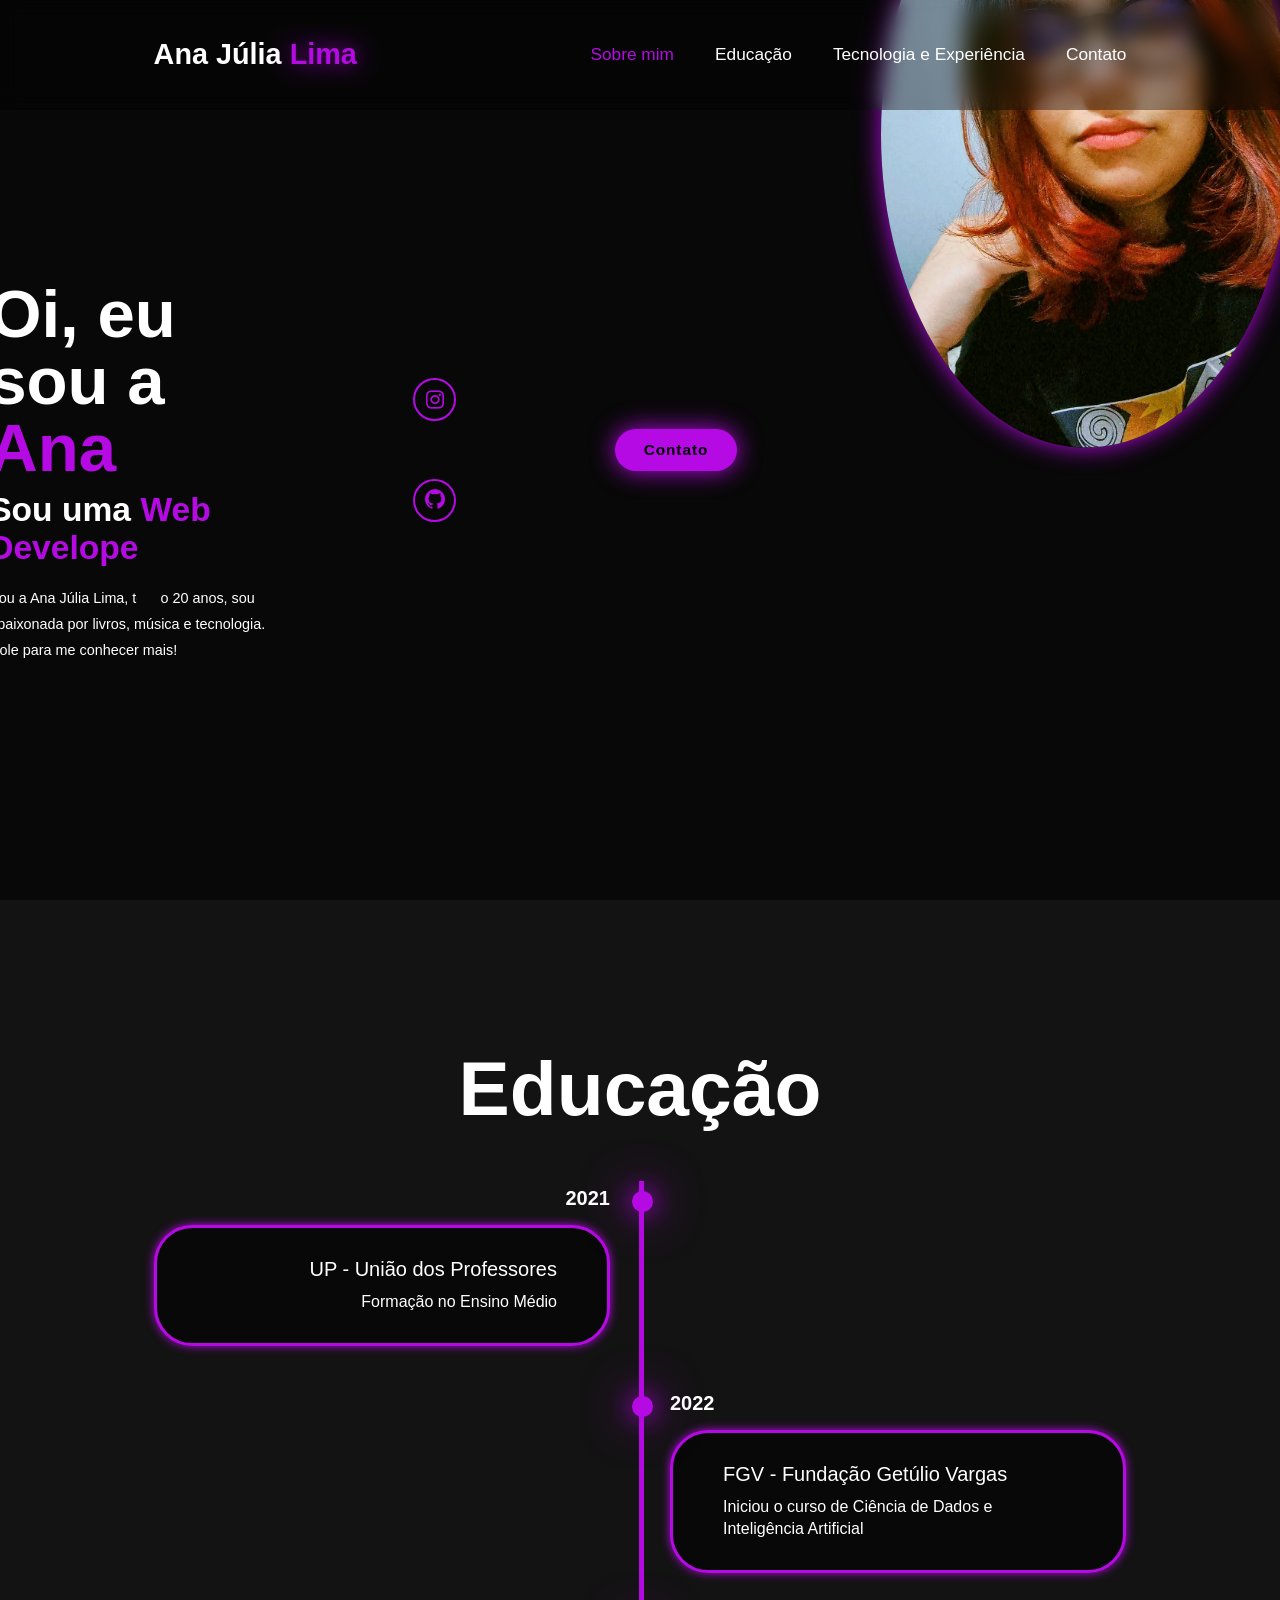
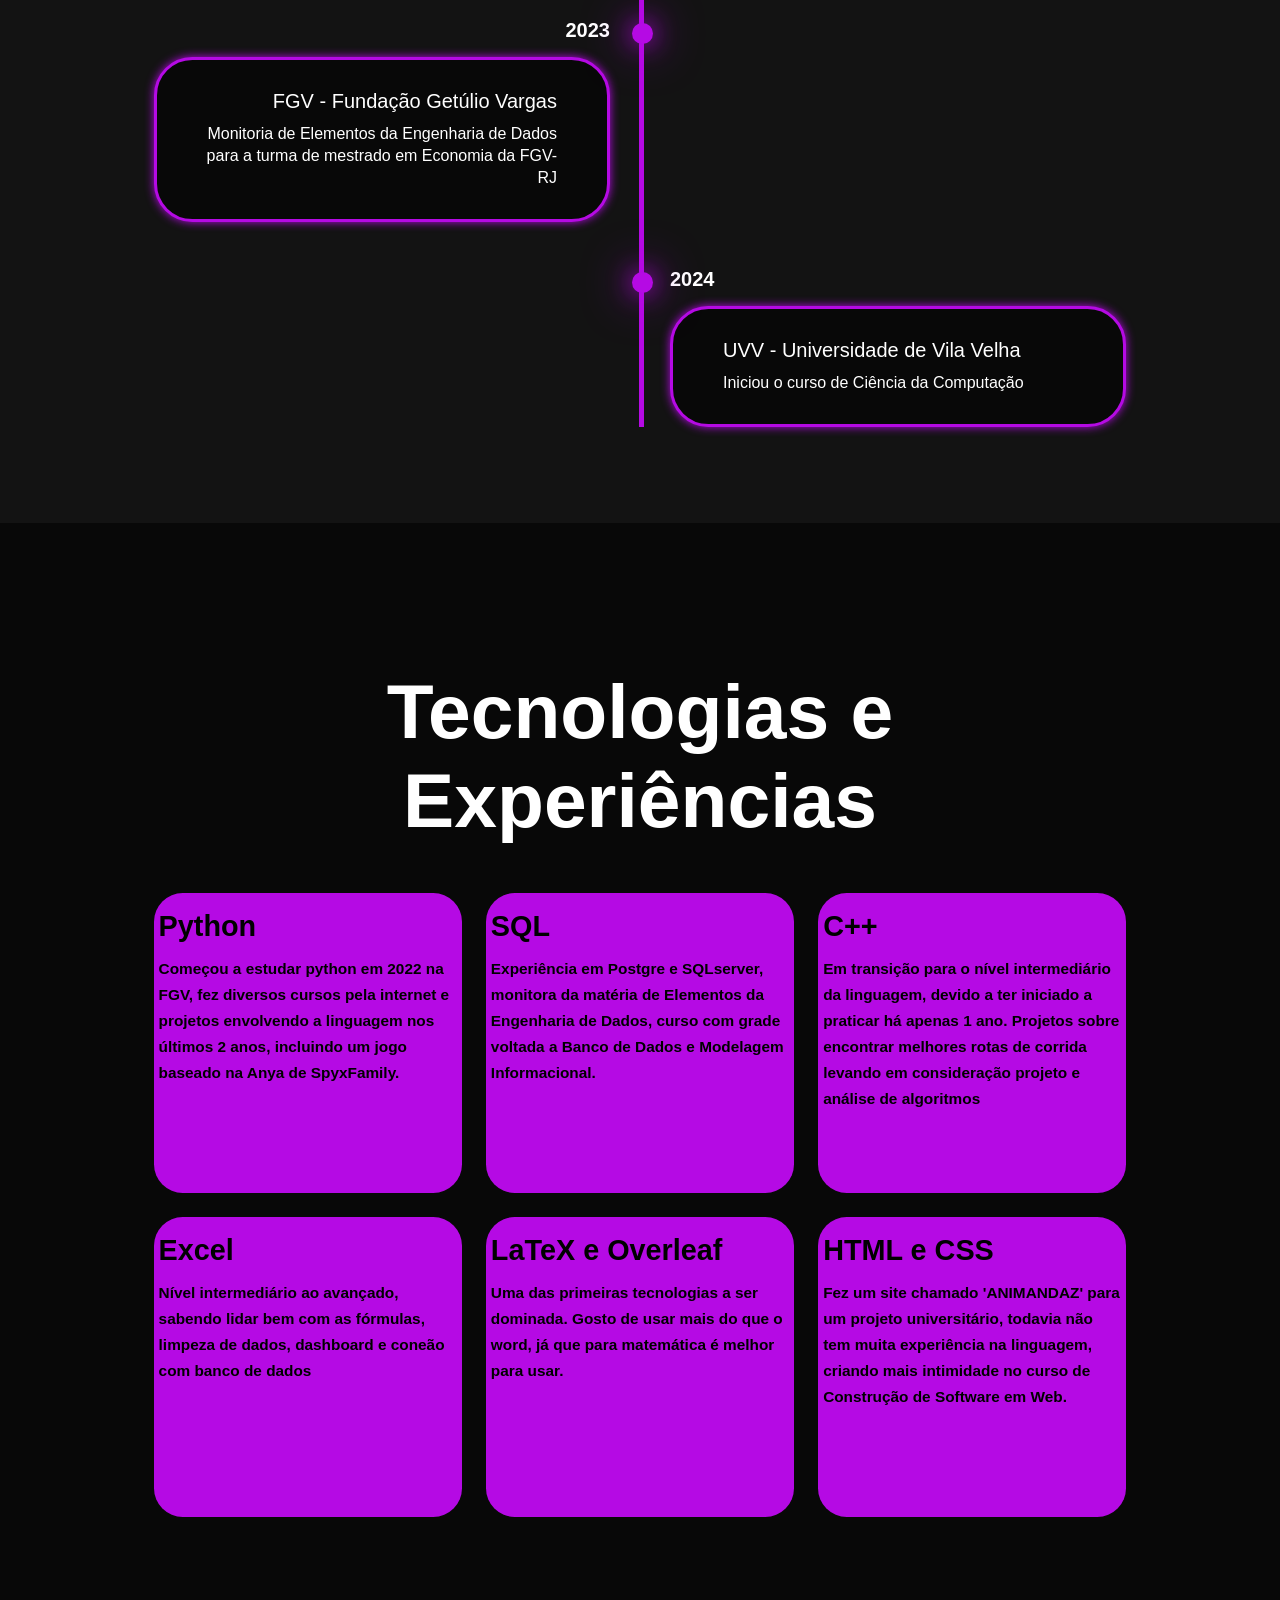
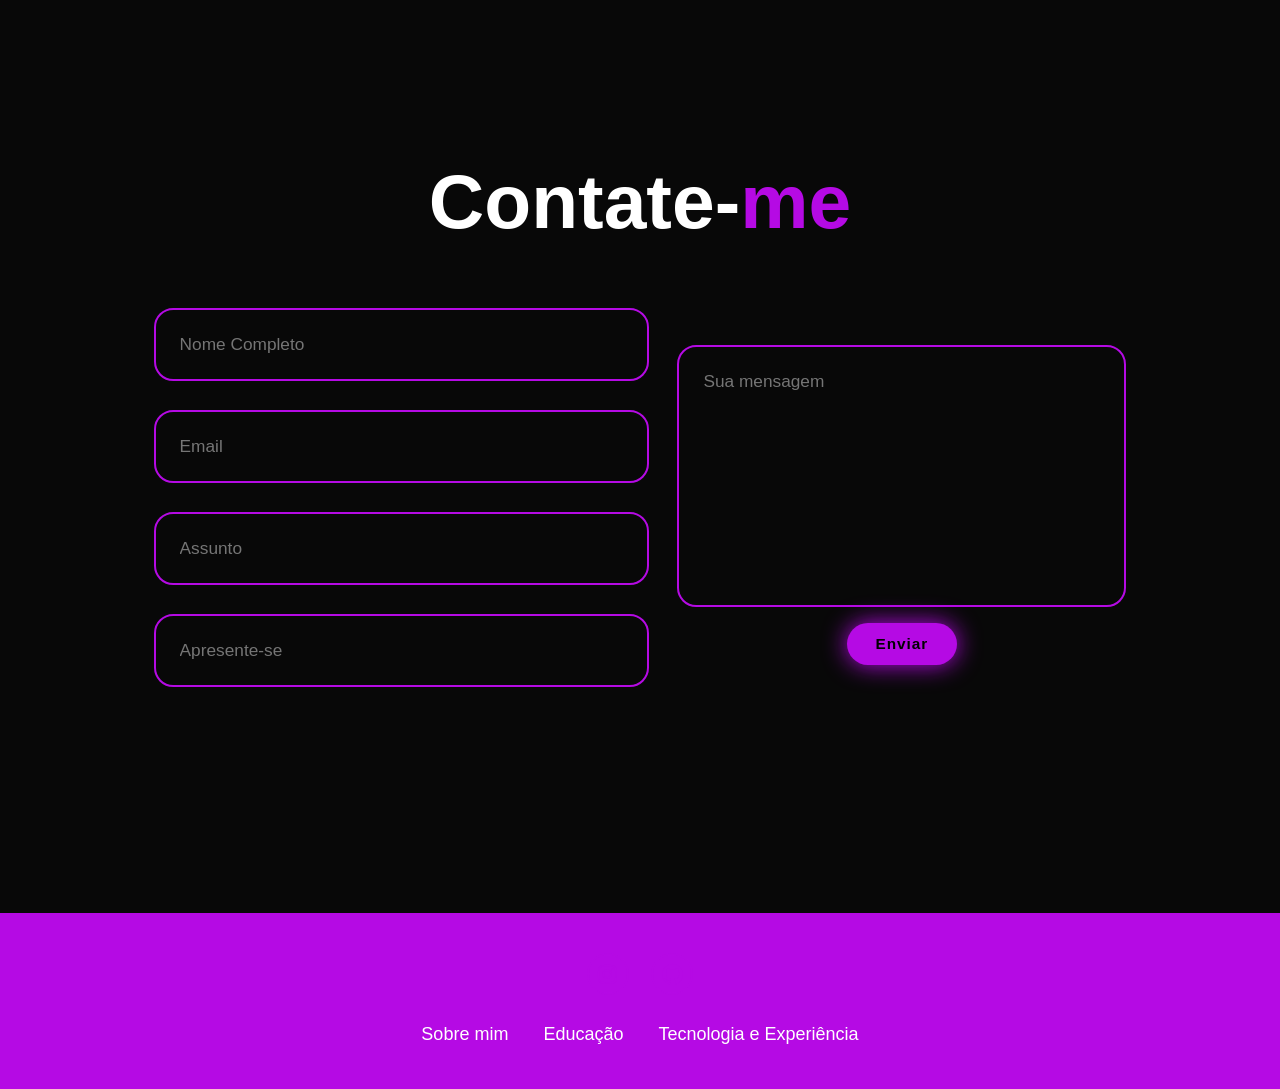
==== commit a3388af8: "tirando a div extra" ====
--- a/index.html
+++ b/index.html
@@ -38,7 +38,6 @@
         </div>
         <div class="btn-group">
             <a href="#Contato" class="btn">Contato</a>
-        </div>
         </div>
         <div class="inicio-image">
             <img src="Ana.png" alt="minha imagem">
--- a/style.css
+++ b/style.css
@@ -121,7 +121,7 @@
 
 .inicio-image {
     border-radius: 50%;
-    position: absolute;
+    position: relative;
     top: 60%;
     transform: translateY(-50%);
 }
@@ -154,7 +154,6 @@
     align-items: center;
     width: 4.5rem;
     height: 4.5rem;
-    left: 0;
     background: transparent;
     border: 2px solid var(--main-color);
     font-size: 2.5rem;
@@ -172,7 +171,6 @@
 }
 
 .btn {
-    left: 0;
     display: inline-block;
     padding: 1rem 2.8rem;
     background: var(--main-color);
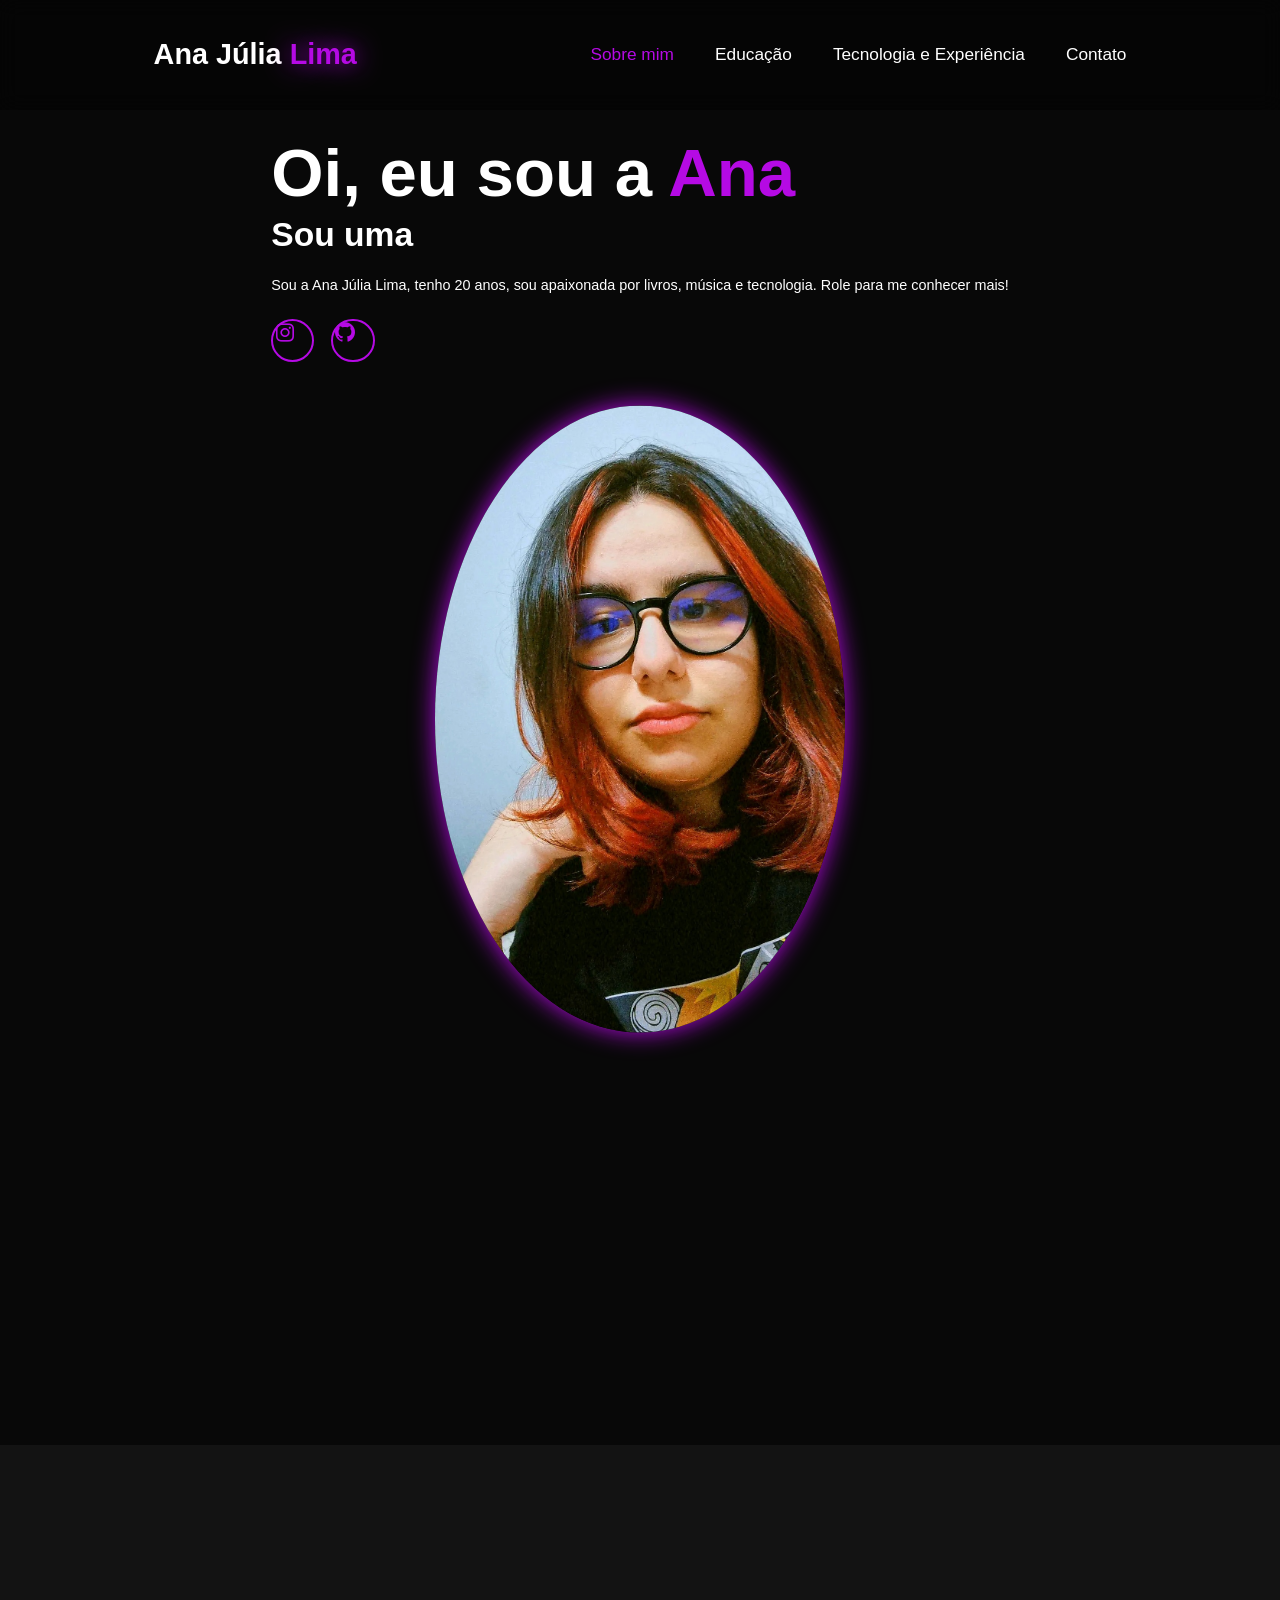
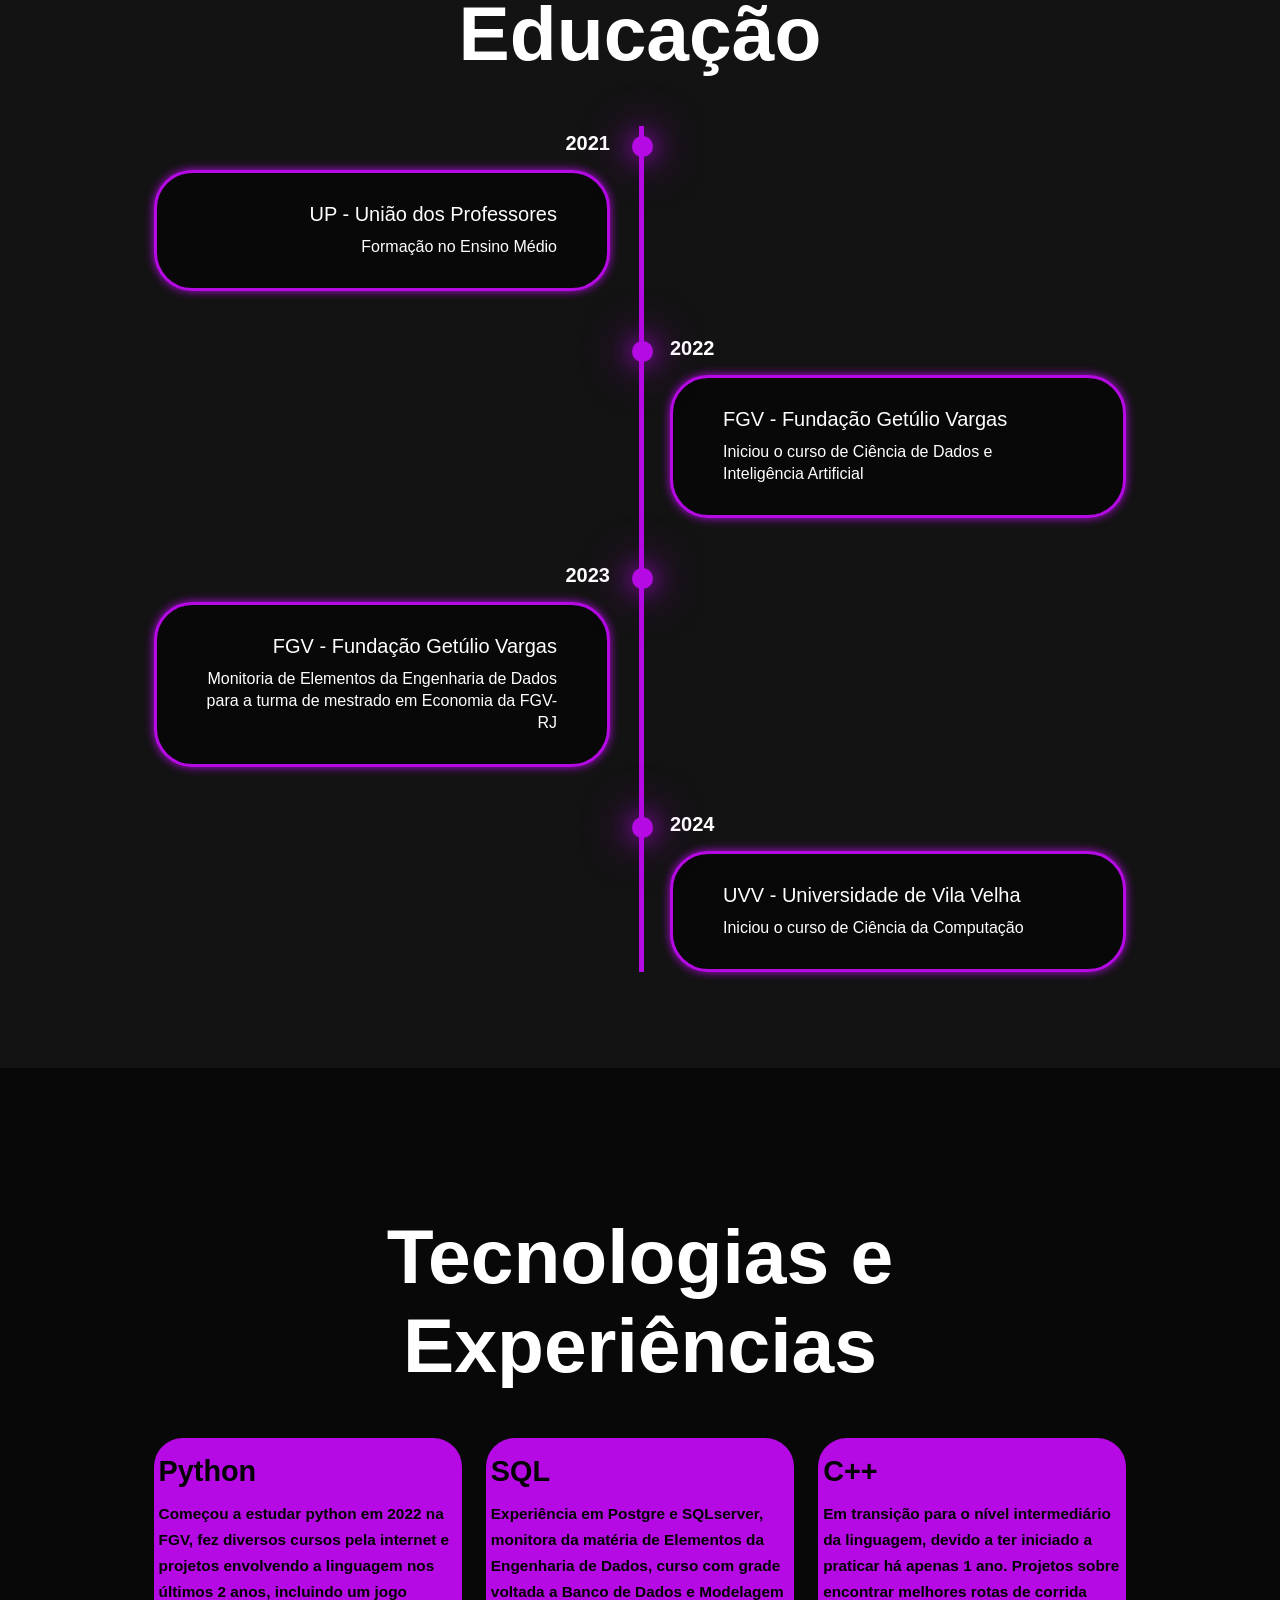
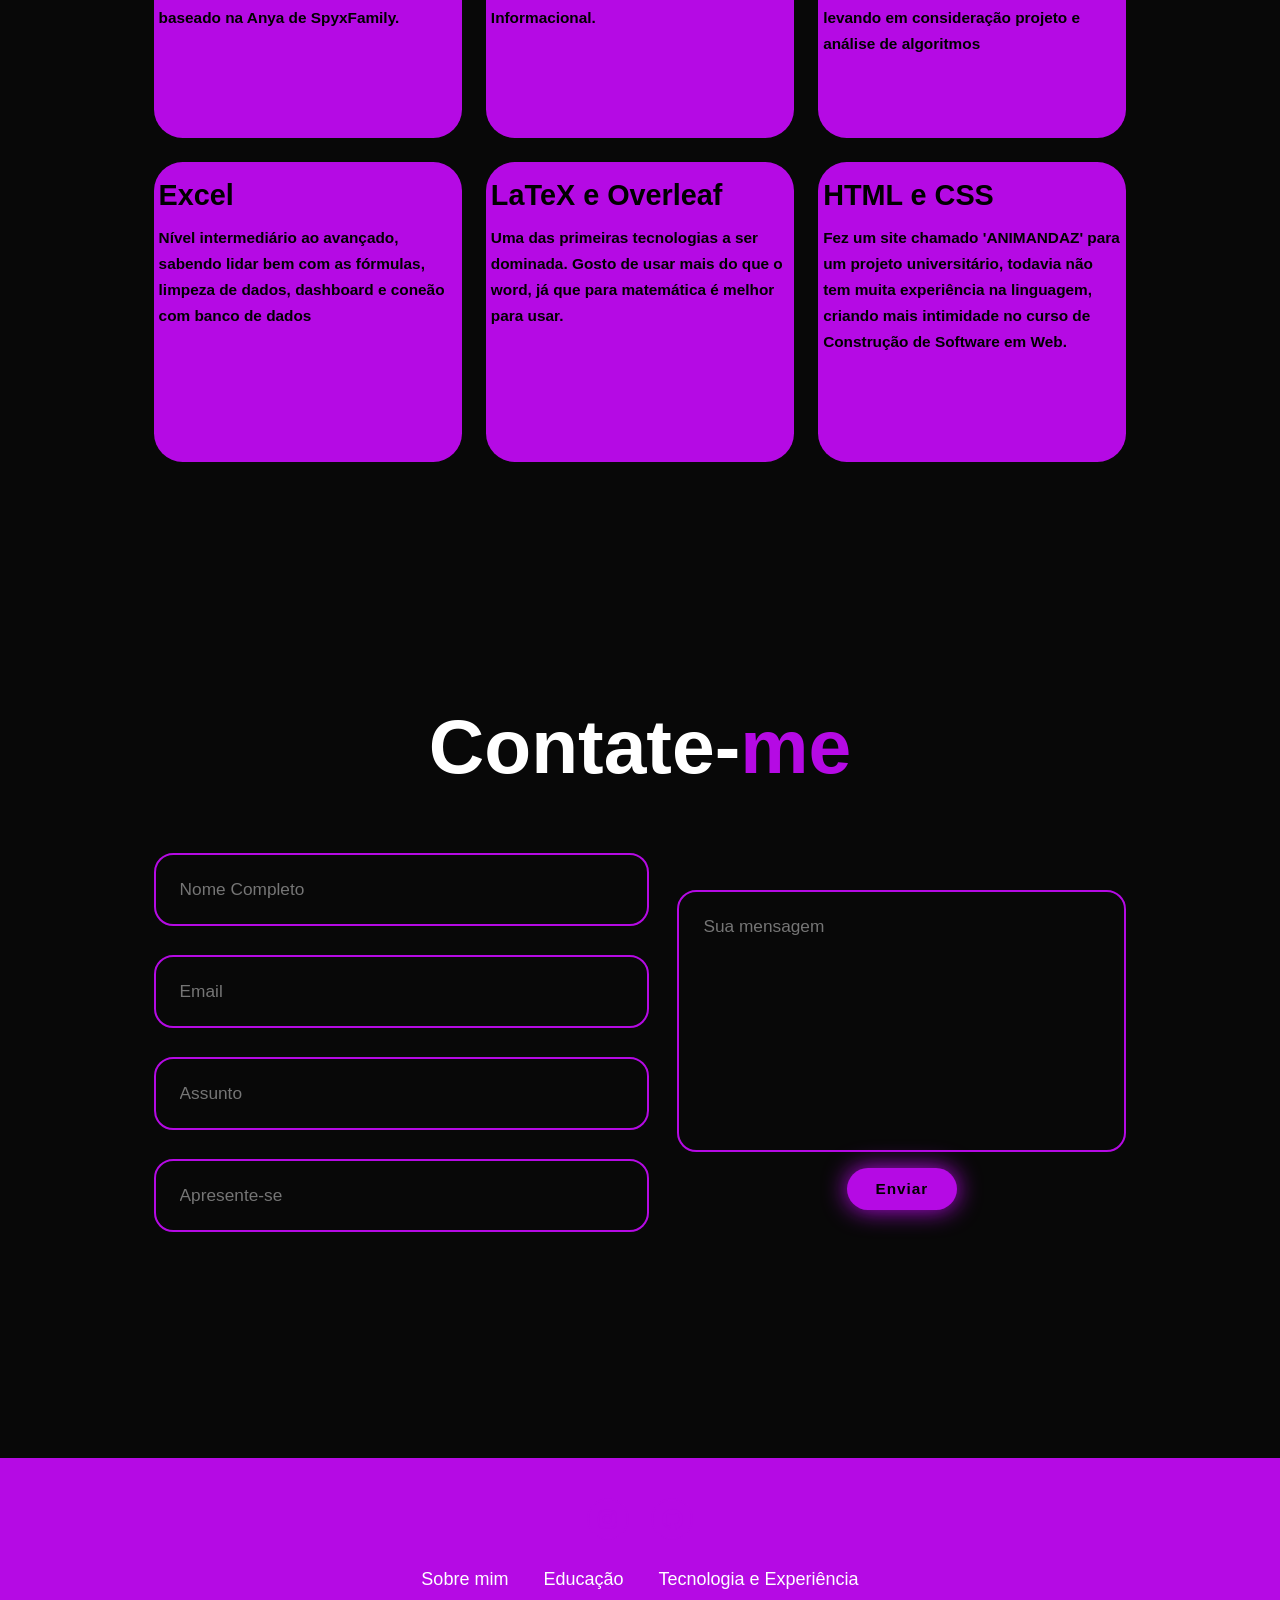
==== commit 68fce65f: "arruma pelo amor de deus" ====
--- a/index.html
+++ b/index.html
@@ -31,10 +31,10 @@
                 <span></span></h3>
             <p>Sou a Ana Júlia Lima, tenho 20 anos, sou apaixonada por livros, música e tecnologia. Role para me conhecer mais!
             </p>
-        </div>
-        <div class="icons-redes">
-            <a href="https://www.instagram.com/oh_anajulima/?igsh=dDh3Y2JiOHpsbWw2"><i class='bx bxl-instagram'></i></a>
-            <a href="https://github.com/Anajuliarlc"><i class='bx bxl-github'></i></a>
+            <div class="icons-redes">
+                <a href="https://www.instagram.com/oh_anajulima/?igsh=dDh3Y2JiOHpsbWw2"><i class='bx bxl-instagram'></i></a>
+                <a href="https://github.com/Anajuliarlc"><i class='bx bxl-github'></i></a>
+            </div>
         </div>
         <div class="btn-group">
             <a href="#Contato" class="btn">Contato</a>
--- a/style.css
+++ b/style.css
@@ -85,6 +85,7 @@
 .inicio {
     display: flex;
     align-items: center;
+    flex-direction: column;
     justify-content: center;
     gap: 15rem;
 }
@@ -96,6 +97,34 @@
     text-align: left;
     justify-content: center;
     margin-top: 3rem;
+    margin-bottom: 3rem;
+}
+
+.icons-redes {
+    margin-top: 20px;
+}
+
+.icons-redes a {
+    display: inline-block;
+    justify-content: center;
+    align-items: center;
+    width: 4.5rem;
+    height: 4.5rem;
+    background: transparent;
+    border: 2px solid var(--main-color);
+    font-size: 2.5rem;
+    border-radius: 50%;
+    color: var(--main-color);
+    margin-right: 1.5rem;
+    /* Ajustando margem entre os ícones */
+    transition: 0.3s ease-in-out;
+}
+
+.icons-redes a:hover {
+    color: var(--main-color);
+    transform: scale(1.3) translateY(-5px);
+    box-shadow: 0 0 25px var(--main-color);
+    background-color: var(--main-color);
 }
 
 span {
@@ -146,28 +175,6 @@
     font-weight: 500;
     line-height: 1.8;
     max-width: 1000px;
-}
-
-.icons-redes a {
-    display: inline-flex;
-    justify-content: center;
-    align-items: center;
-    width: 4.5rem;
-    height: 4.5rem;
-    background: transparent;
-    border: 2px solid var(--main-color);
-    font-size: 2.5rem;
-    border-radius: 50%;
-    color: var(--main-color);
-    margin: 3rem 1.5rem 3rem 0;
-    transition: 0.3s ease-in-out;
-}
-
-.icons-redes a:hover {
-    color: var(--main-color);
-    transform: scale(1.3)translateY(-5px);
-    box-shadow: 0 0 25px var(--main-color);
-    background-color: var(--main-color);
 }
 
 .btn {
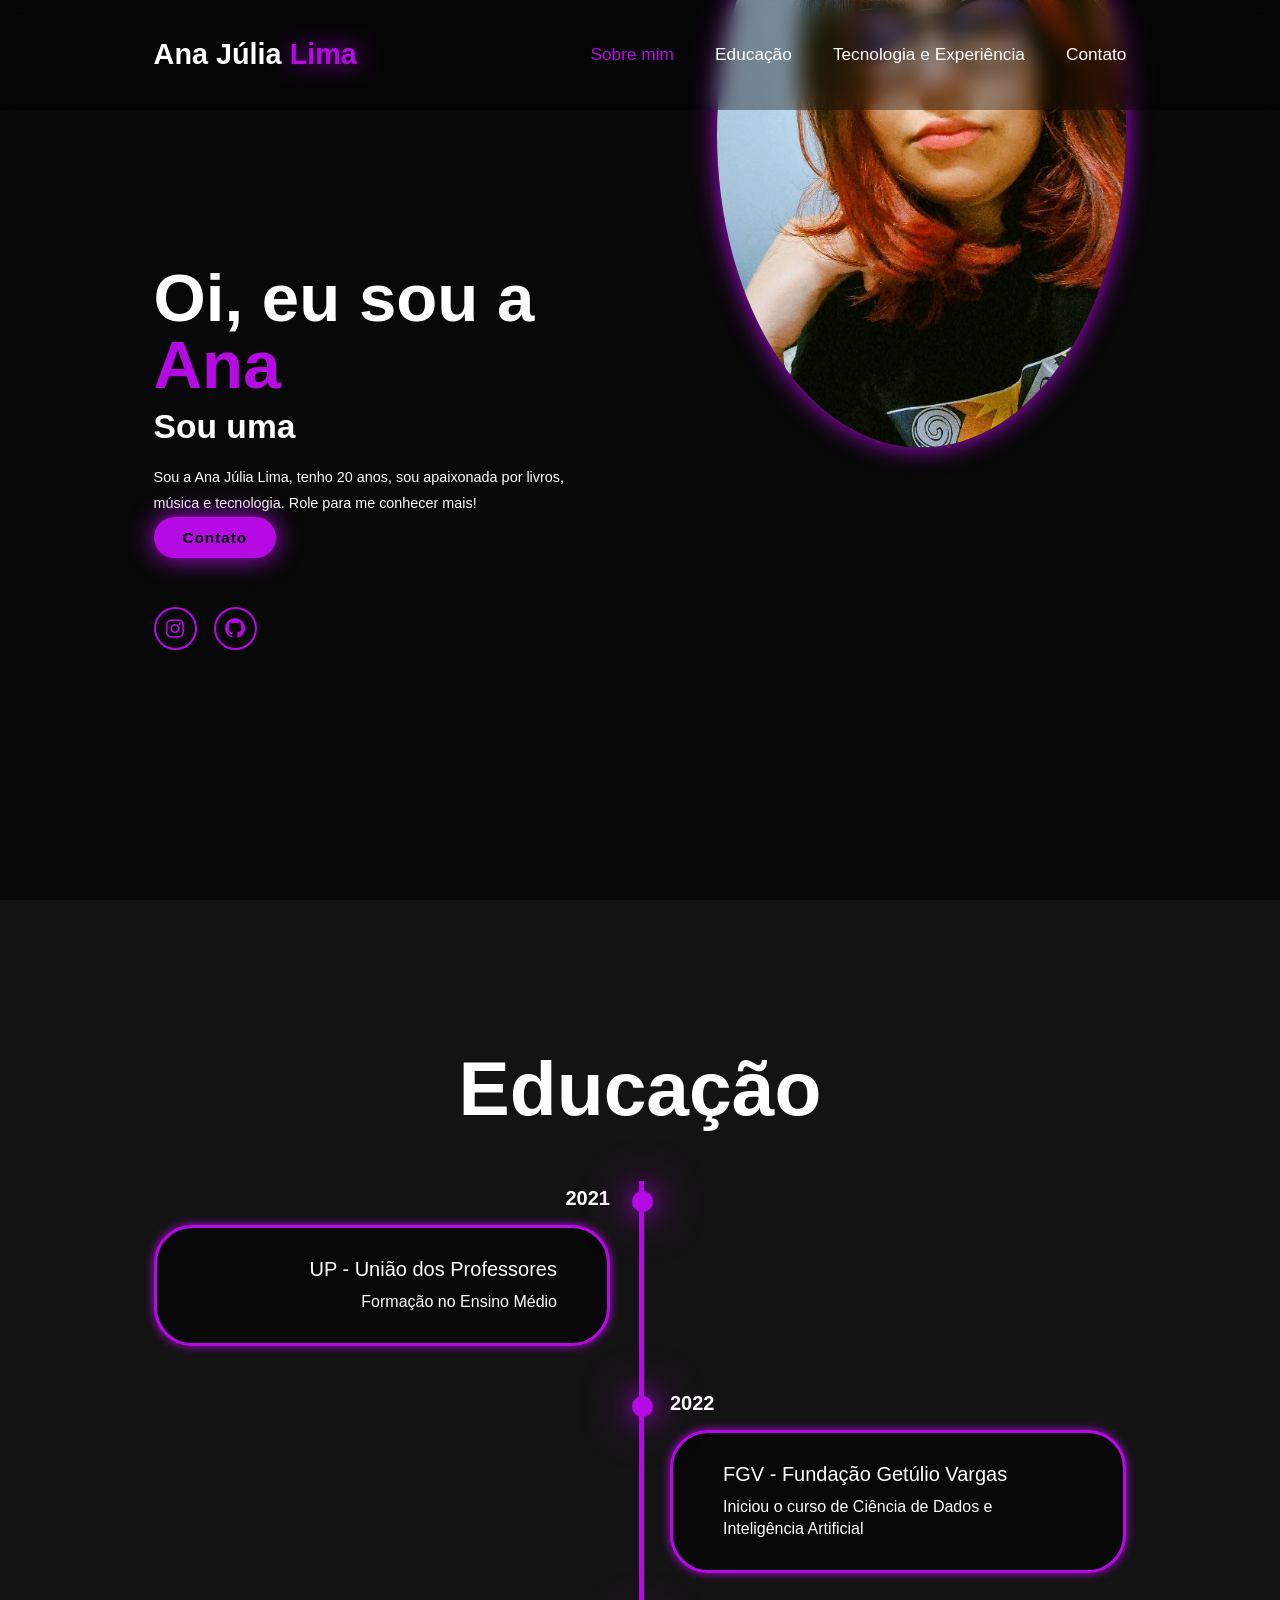
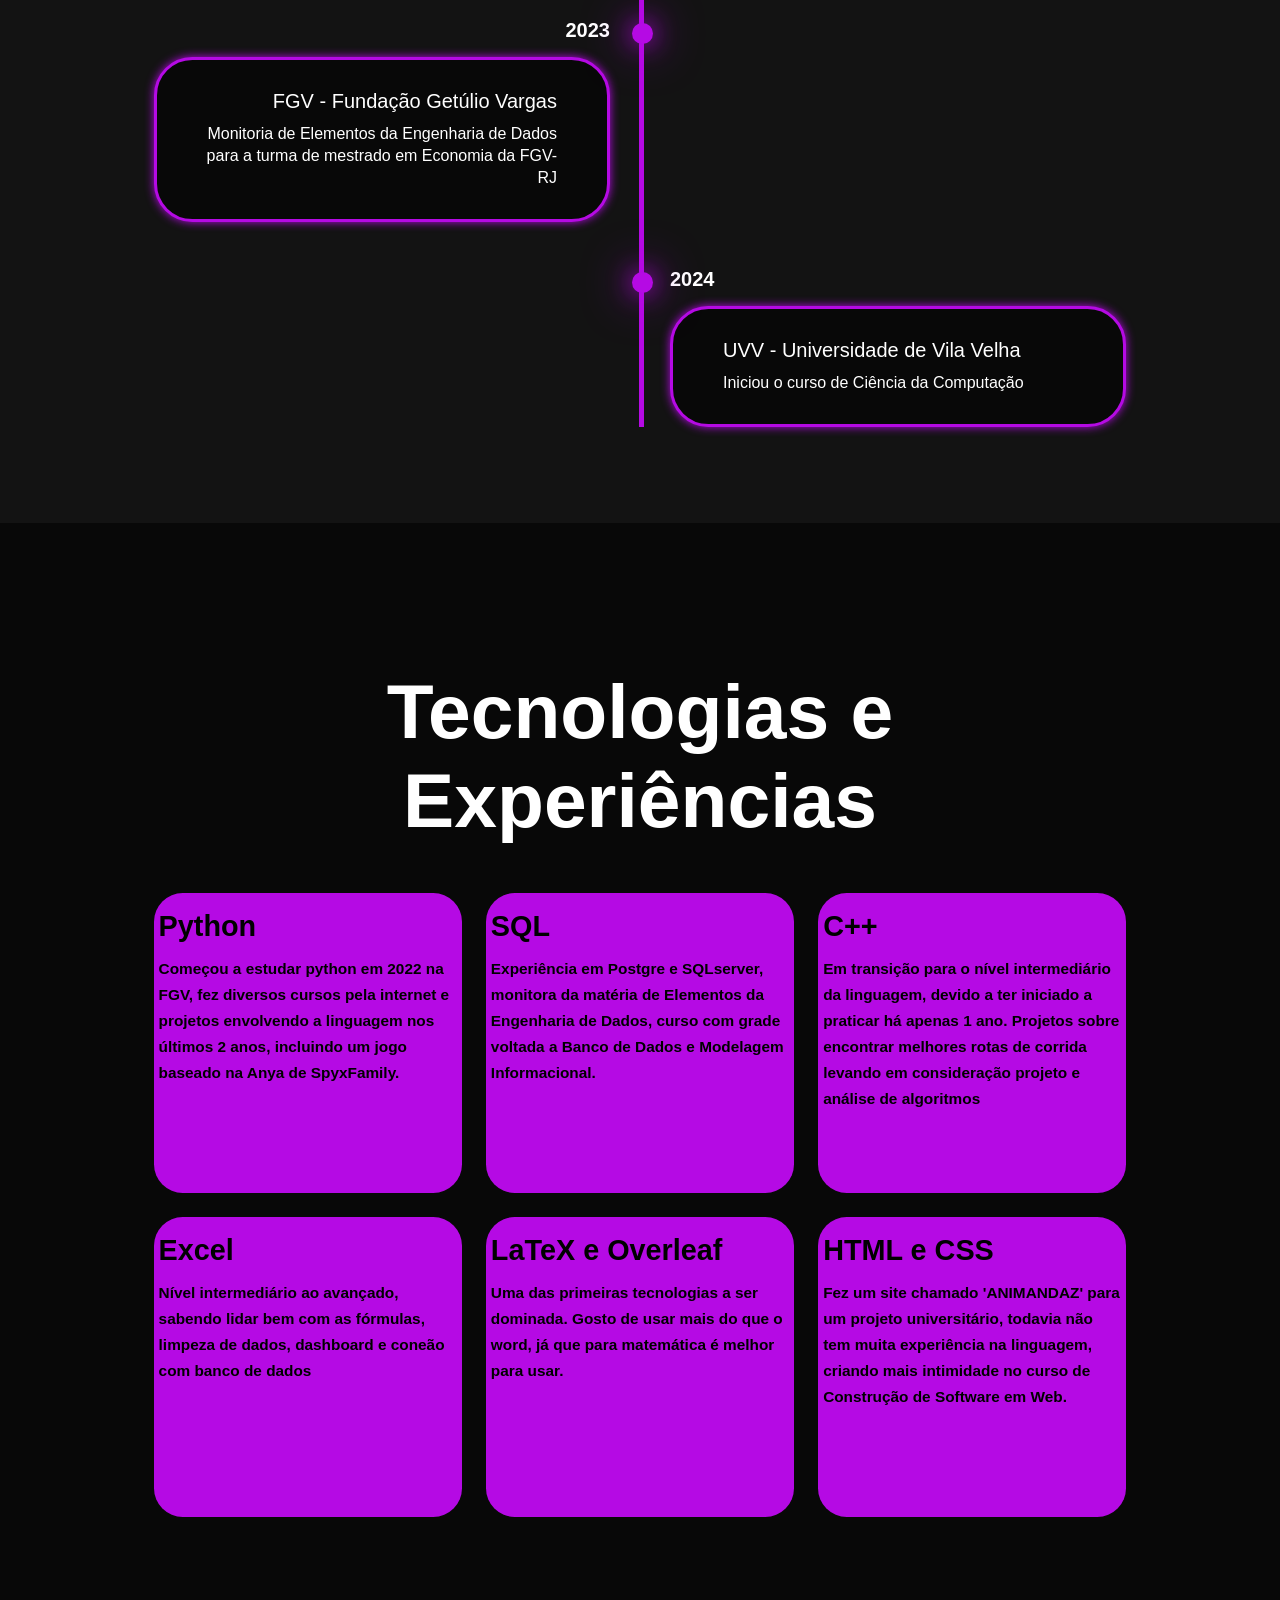
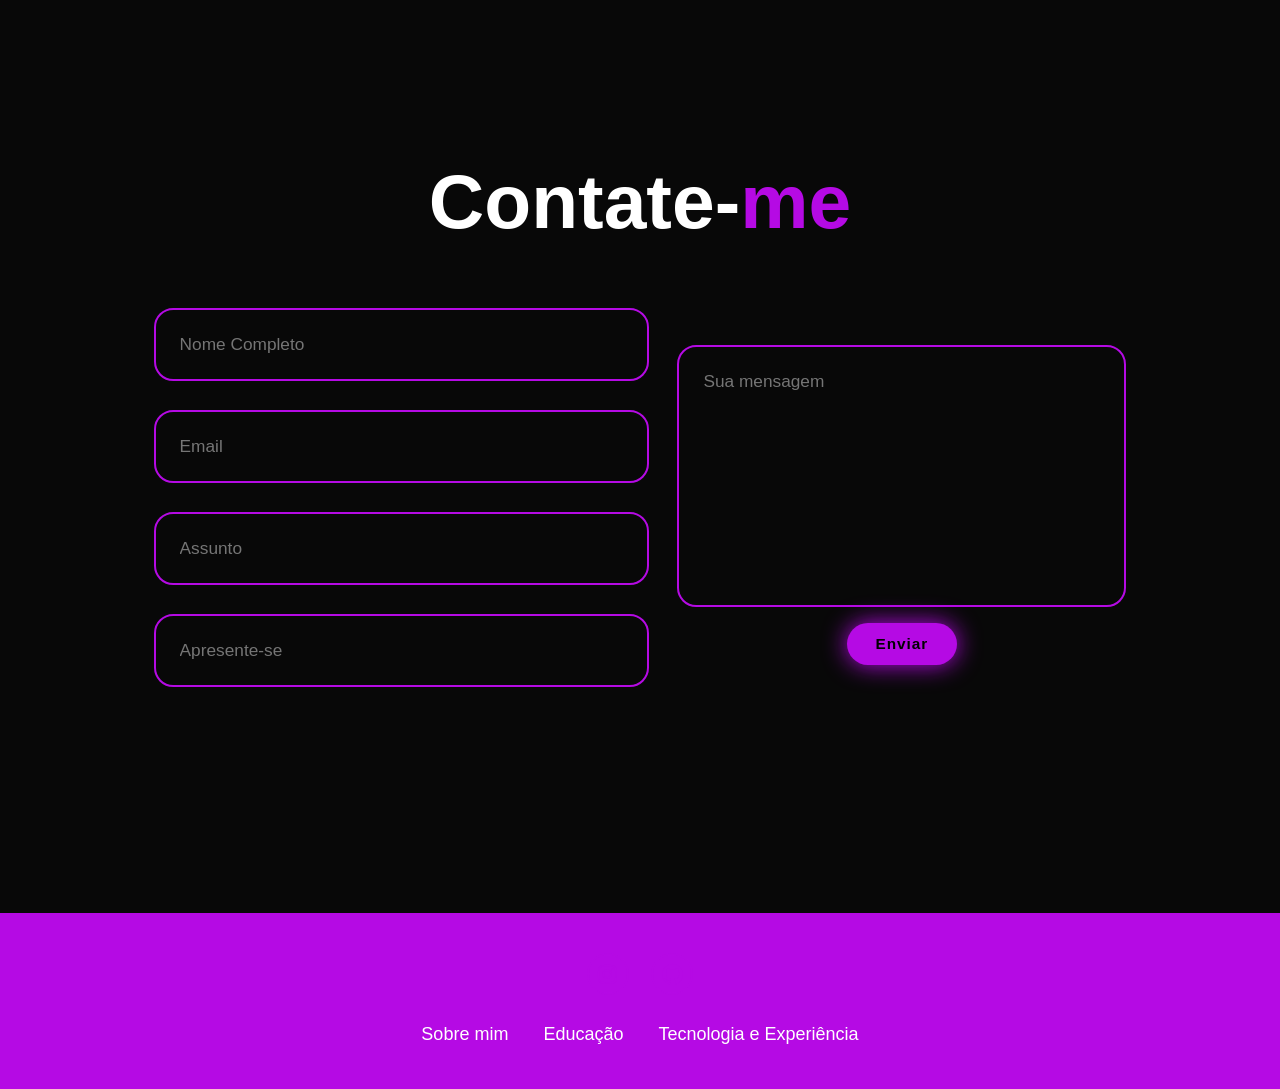
==== commit 09fcfb0e: "vc consegue" ====
--- a/index.html
+++ b/index.html
@@ -31,18 +31,19 @@
                 <span></span></h3>
             <p>Sou a Ana Júlia Lima, tenho 20 anos, sou apaixonada por livros, música e tecnologia. Role para me conhecer mais!
             </p>
+            <div class="btn-group">
+                <a href="#Contato" class="btn">Contato</a>
+            </div>
             <div class="icons-redes">
                 <a href="https://www.instagram.com/oh_anajulima/?igsh=dDh3Y2JiOHpsbWw2"><i class='bx bxl-instagram'></i></a>
                 <a href="https://github.com/Anajuliarlc"><i class='bx bxl-github'></i></a>
             </div>
         </div>
-        <div class="btn-group">
-            <a href="#Contato" class="btn">Contato</a>
-        </div>
         <div class="inicio-image">
             <img src="Ana.png" alt="minha imagem">
         </div>
     </section>
+
     <section class="educacao" id="educacao">
         <h2 class="heading">Educação</h2>
         <div class="timeline-items">
--- a/style.css
+++ b/style.css
@@ -85,7 +85,6 @@
 .inicio {
     display: flex;
     align-items: center;
-    flex-direction: column;
     justify-content: center;
     gap: 15rem;
 }
@@ -93,11 +92,30 @@
 .inicio-conteudo {
     display: flex;
     flex-direction: column;
-    align-items: baseline;
+    align-items: flex-start;
     text-align: left;
     justify-content: center;
     margin-top: 3rem;
-    margin-bottom: 3rem;
+}
+
+.inicio-conteudo h3 {
+    margin-bottom: 2rem;
+    margin-top: 1rem;
+    font-size: 3.5rem;
+}
+
+.inicio-conteudo h1 {
+    font-size: 7rem;
+    font-weight: 700;
+    margin-top: 1.5rem;
+    line-height: 1;
+}
+
+.inicio-conteudo p {
+    font-size: 1.5rem;
+    font-weight: 500;
+    line-height: 1.8;
+    max-width: 1000px;
 }
 
 .icons-redes {
@@ -105,7 +123,7 @@
 }
 
 .icons-redes a {
-    display: inline-block;
+    display: inline-flex;
     justify-content: center;
     align-items: center;
     width: 4.5rem;
@@ -115,8 +133,7 @@
     font-size: 2.5rem;
     border-radius: 50%;
     color: var(--main-color);
-    margin-right: 1.5rem;
-    /* Ajustando margem entre os ícones */
+    margin: 3rem 1.5rem 3rem 0;
     transition: 0.3s ease-in-out;
 }
 
@@ -133,19 +150,6 @@
 
 .logo span {
     color: var(--main-color);
-}
-
-.inicio-conteudo h3 {
-    margin-bottom: 2rem;
-    margin-top: 1rem;
-    font-size: 3.5rem;
-}
-
-.inicio-conteudo h1 {
-    font-size: 7rem;
-    font-weight: 700;
-    margin-top: 1.5rem;
-    line-height: 1;
 }
 
 .inicio-image {
@@ -168,13 +172,6 @@
 
 .inicio-image img:hover {
     box-shadow: 0 0 25px var(--main-color), 0 0 50px var(--main-color), 0 0 100px var(--main-color);
-}
-
-.inicio-conteudo p {
-    font-size: 1.5rem;
-    font-weight: 500;
-    line-height: 1.8;
-    max-width: 1000px;
 }
 
 .btn {
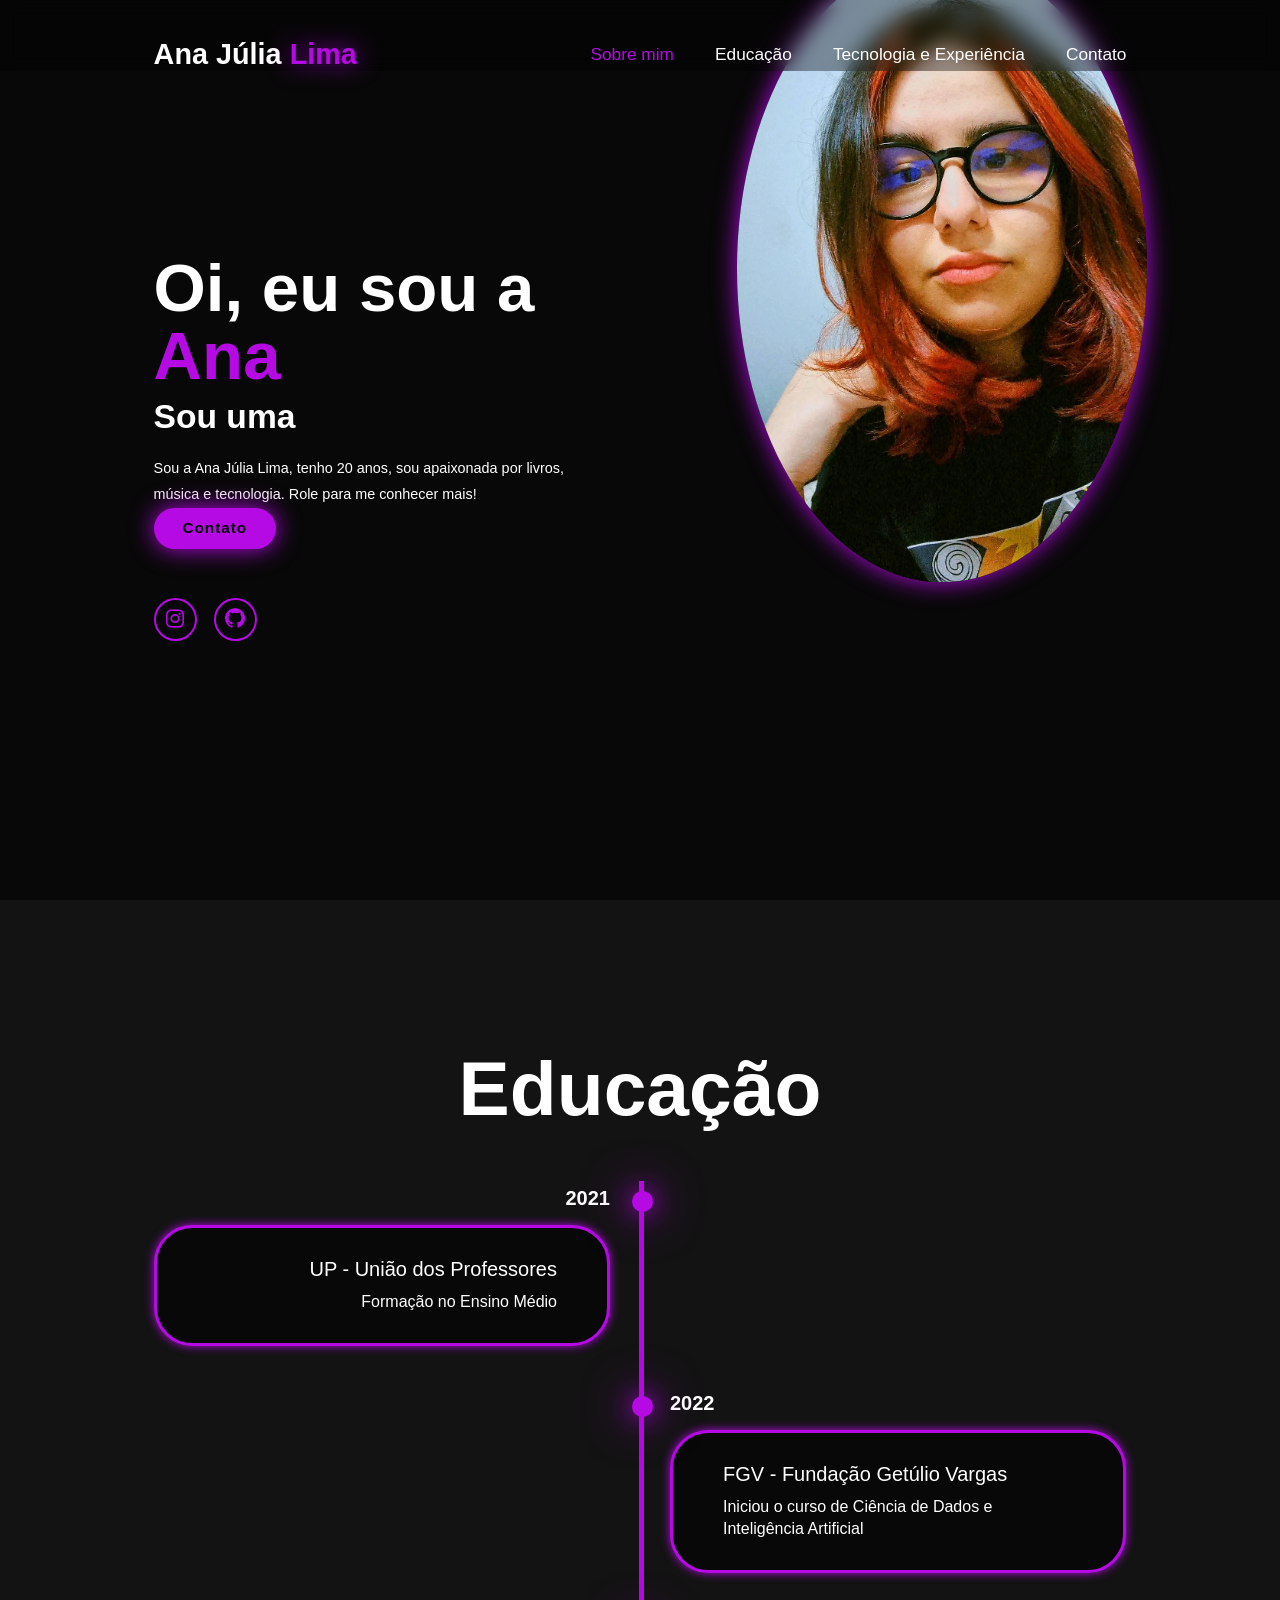
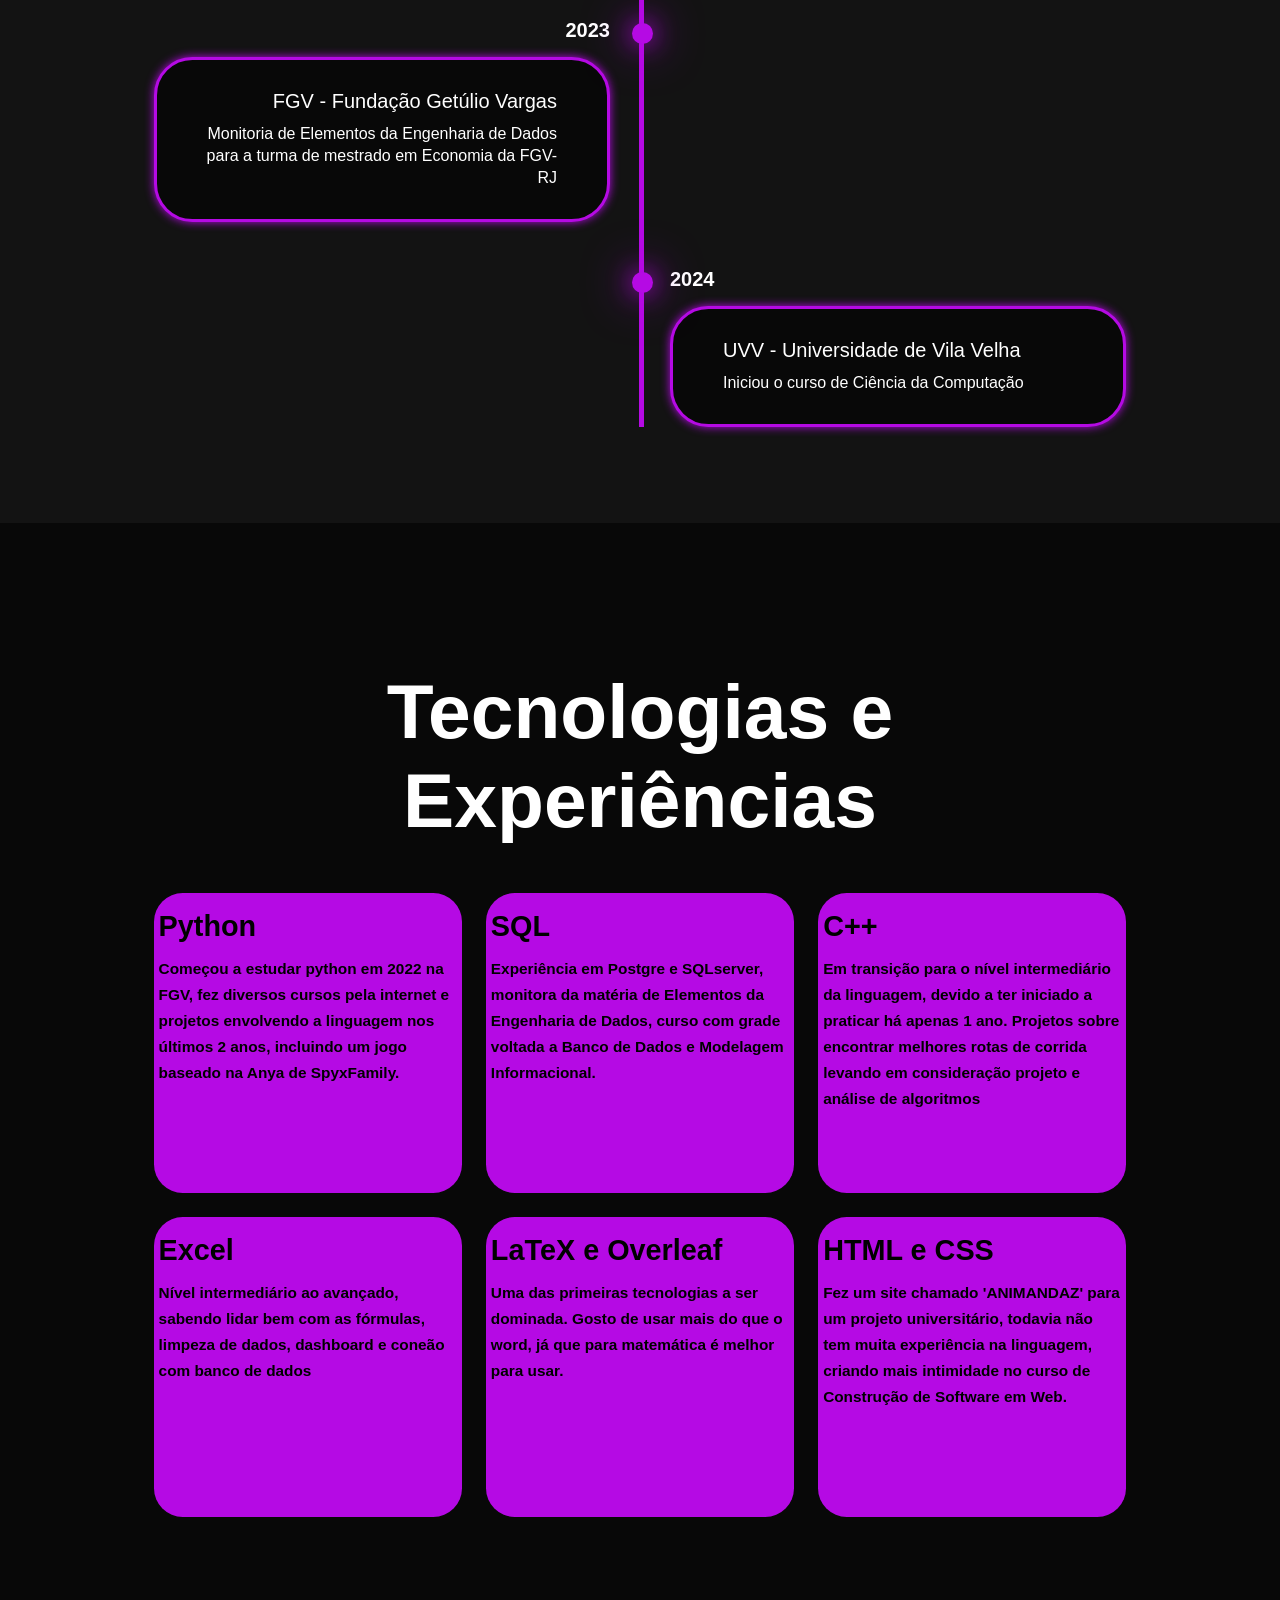
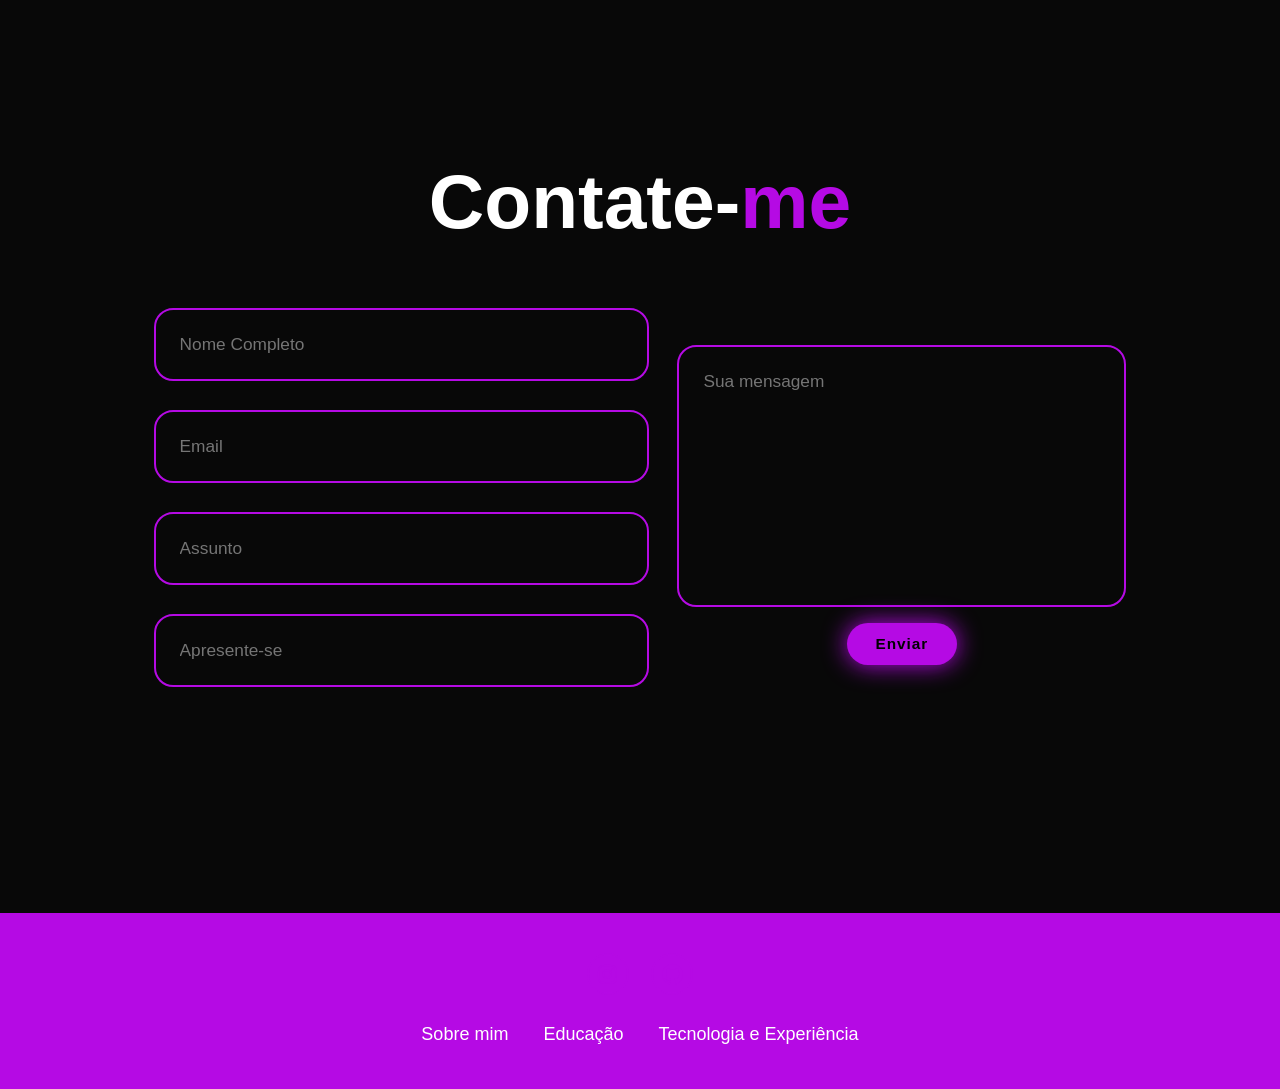
==== commit c41da89d: "Update index.html" ====
--- a/index.html
+++ b/index.html
@@ -32,7 +32,7 @@
             <p>Sou a Ana Júlia Lima, tenho 20 anos, sou apaixonada por livros, música e tecnologia. Role para me conhecer mais!
             </p>
             <div class="btn-group">
-                <a href="#Contato" class="btn">Contato</a>
+                <a href="#contato" class="btn">Contato</a>
             </div>
             <div class="icons-redes">
                 <a href="https://www.instagram.com/oh_anajulima/?igsh=dDh3Y2JiOHpsbWw2"><i class='bx bxl-instagram'></i></a>
--- a/style.css
+++ b/style.css
@@ -31,7 +31,7 @@
     top: 0;
     left: 0;
     width: 100%;
-    padding: 4rem 12% 4rem;
+    padding: 4rem 12% 0;
     background: rgba(0, 0, 0, 0.36);
     backdrop-filter: blur(10px);
     display: flex;
@@ -85,11 +85,13 @@
 .inicio {
     display: flex;
     align-items: center;
-    justify-content: center;
+    justify-content: space-between;
     gap: 15rem;
+    padding-top: 8rem;
 }
 
 .inicio-conteudo {
+    max-width: 50%;
     display: flex;
     flex-direction: column;
     align-items: flex-start;
@@ -153,9 +155,11 @@
 }
 
 .inicio-image {
+    padding-top: 8rem;
+    max-width: 40%;
     border-radius: 50%;
     position: relative;
-    top: 60%;
+    top: 15rem;
     transform: translateY(-50%);
 }
 
@@ -256,7 +260,7 @@
     }
     41%,
     60% {
-        content: "apaixonada por música"
+        content: "musicista"
     }
     61%,
     80% {
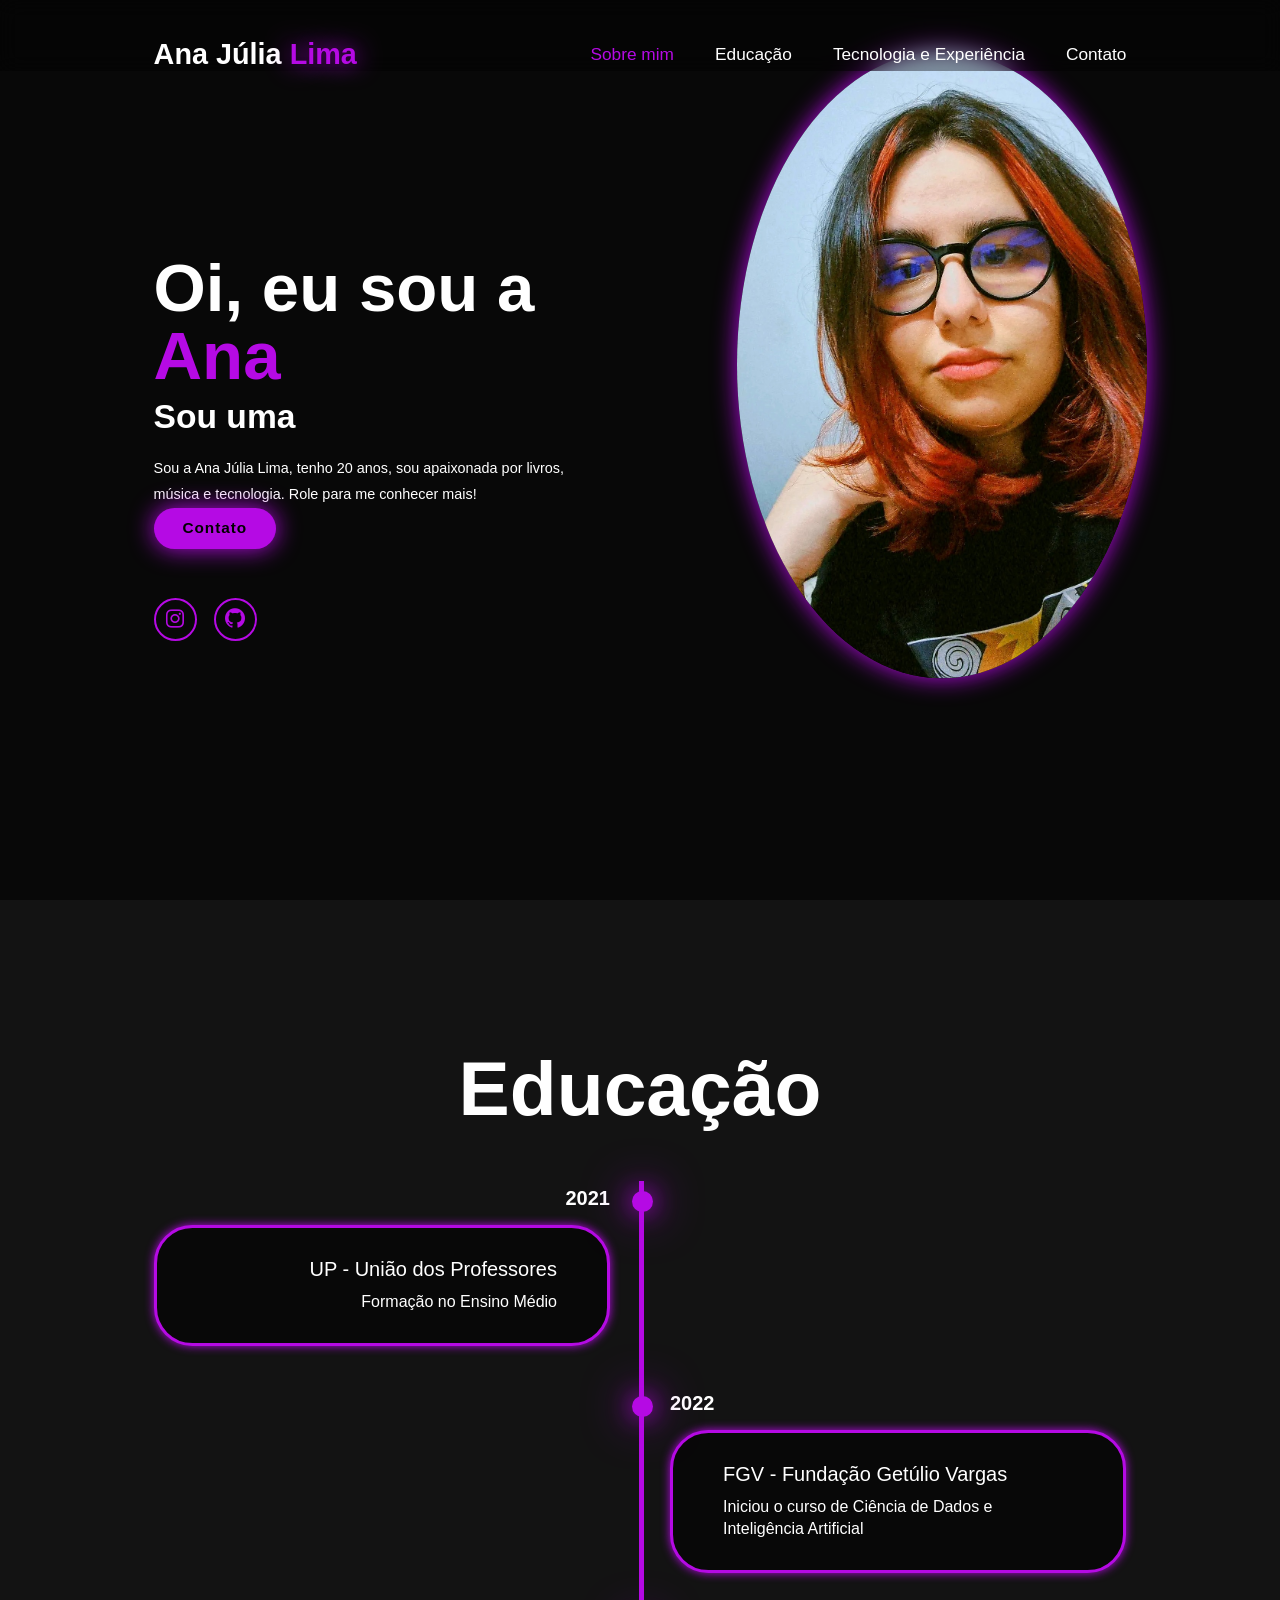
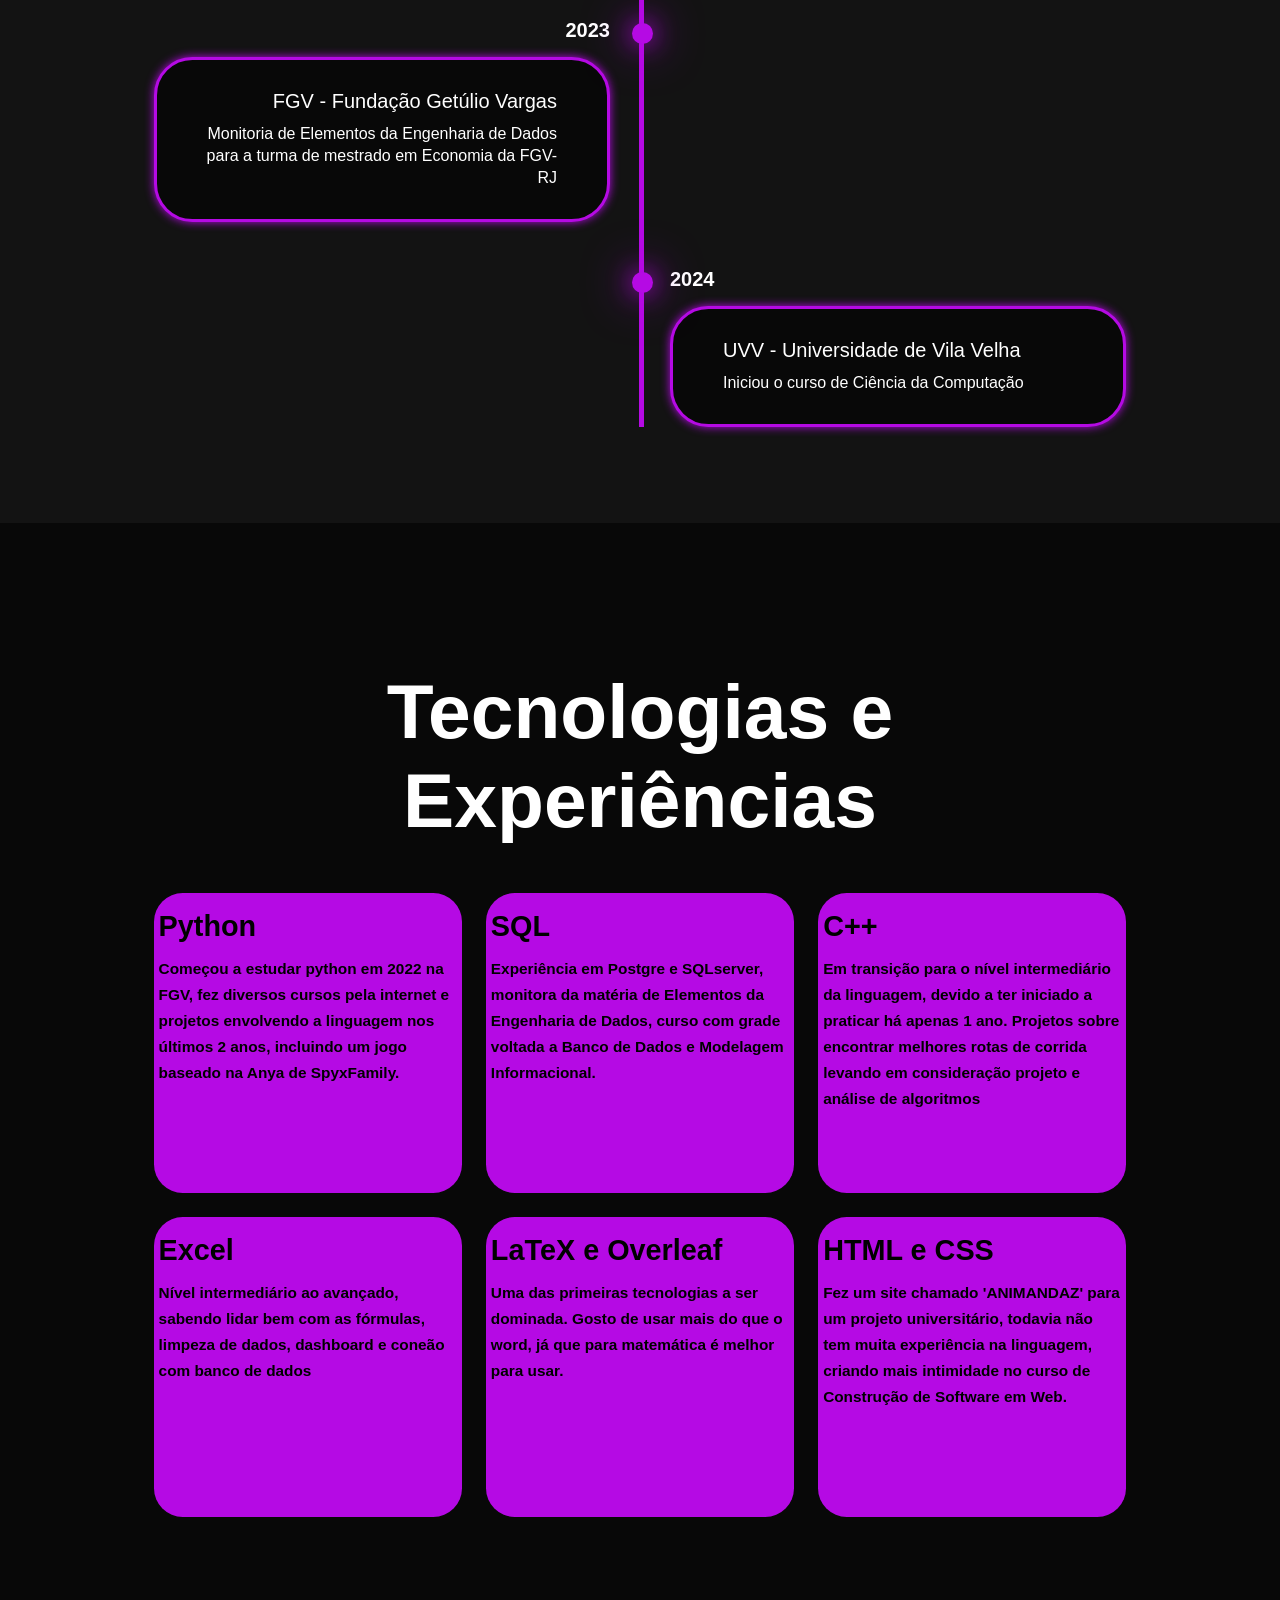
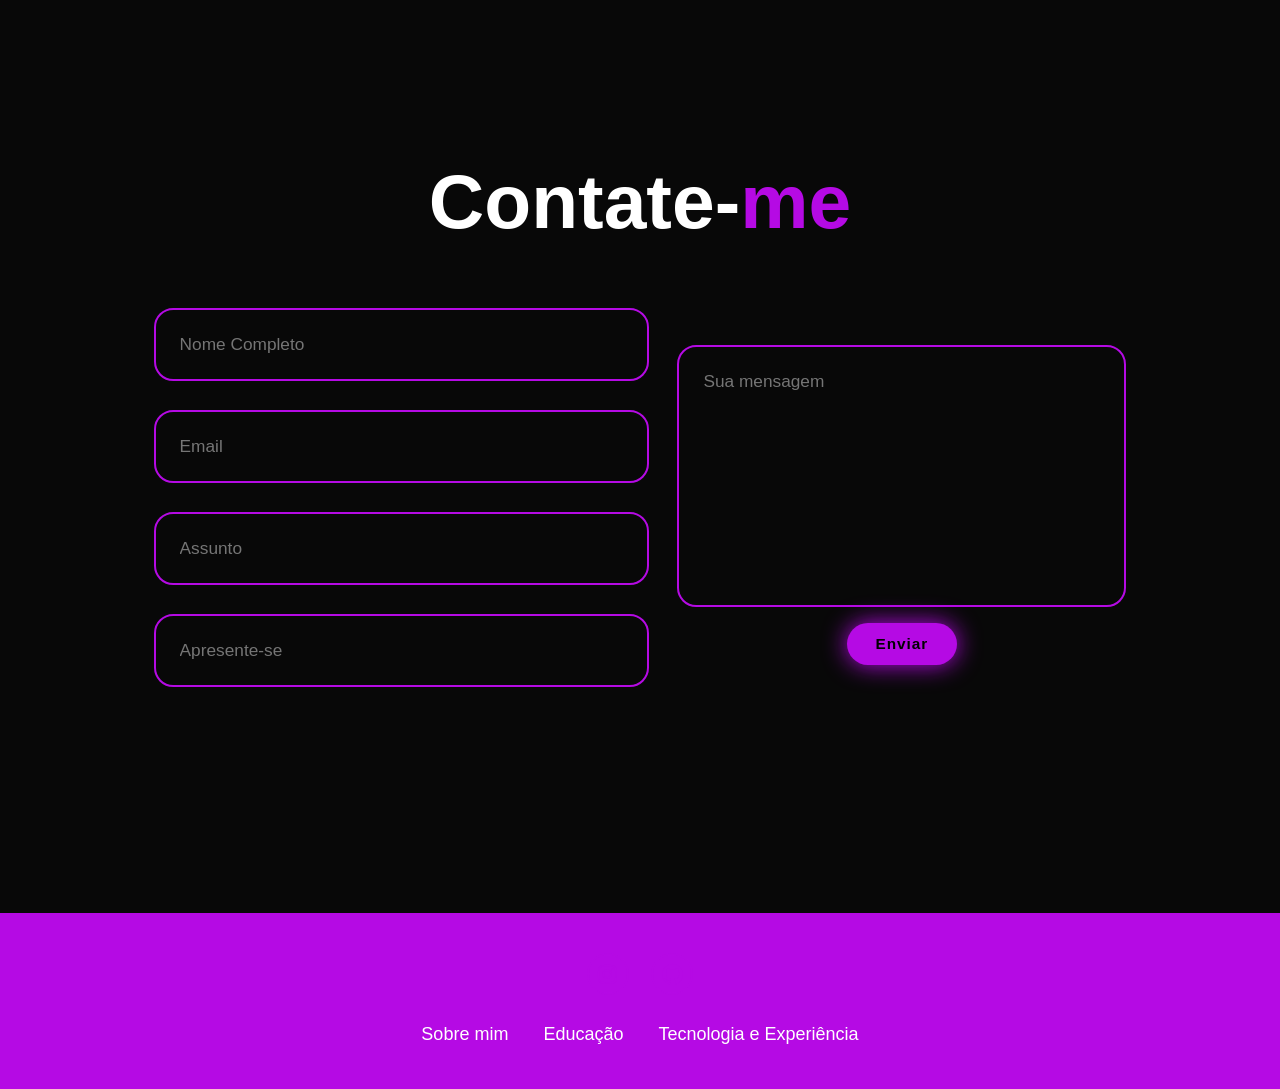
==== commit 4ebc6416: "arrume" ====
--- a/index.html
+++ b/index.html
@@ -11,7 +11,7 @@
 
 <body>
     <header class="header">
-        <a href="#Inicio" class="logo"> Ana Júlia
+        <a href="#inicio" class="logo"> Ana Júlia
         <span> Lima</span></a>
 
         <i class='bx-menu' id="menu-icon"></i>
--- a/style.css
+++ b/style.css
@@ -159,7 +159,7 @@
     max-width: 40%;
     border-radius: 50%;
     position: relative;
-    top: 15rem;
+    top: 25rem;
     transform: translateY(-50%);
 }
 
